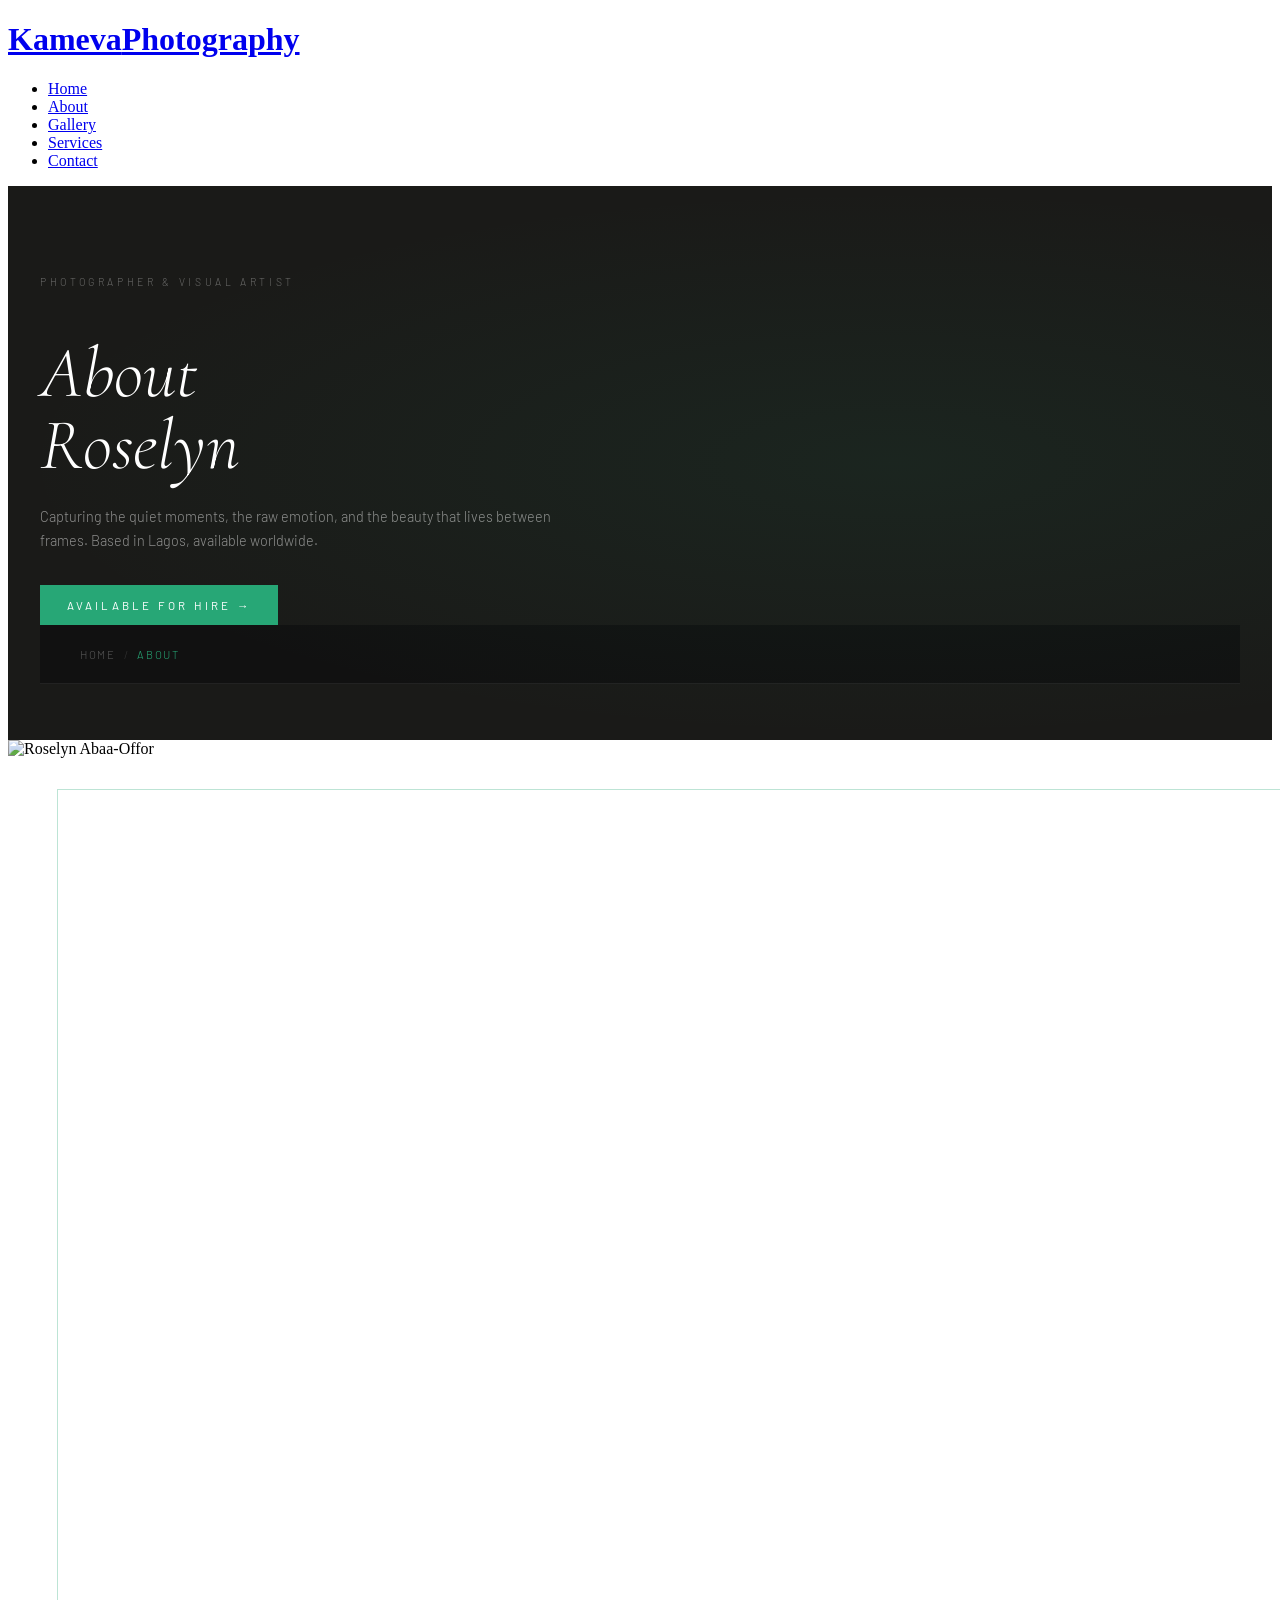
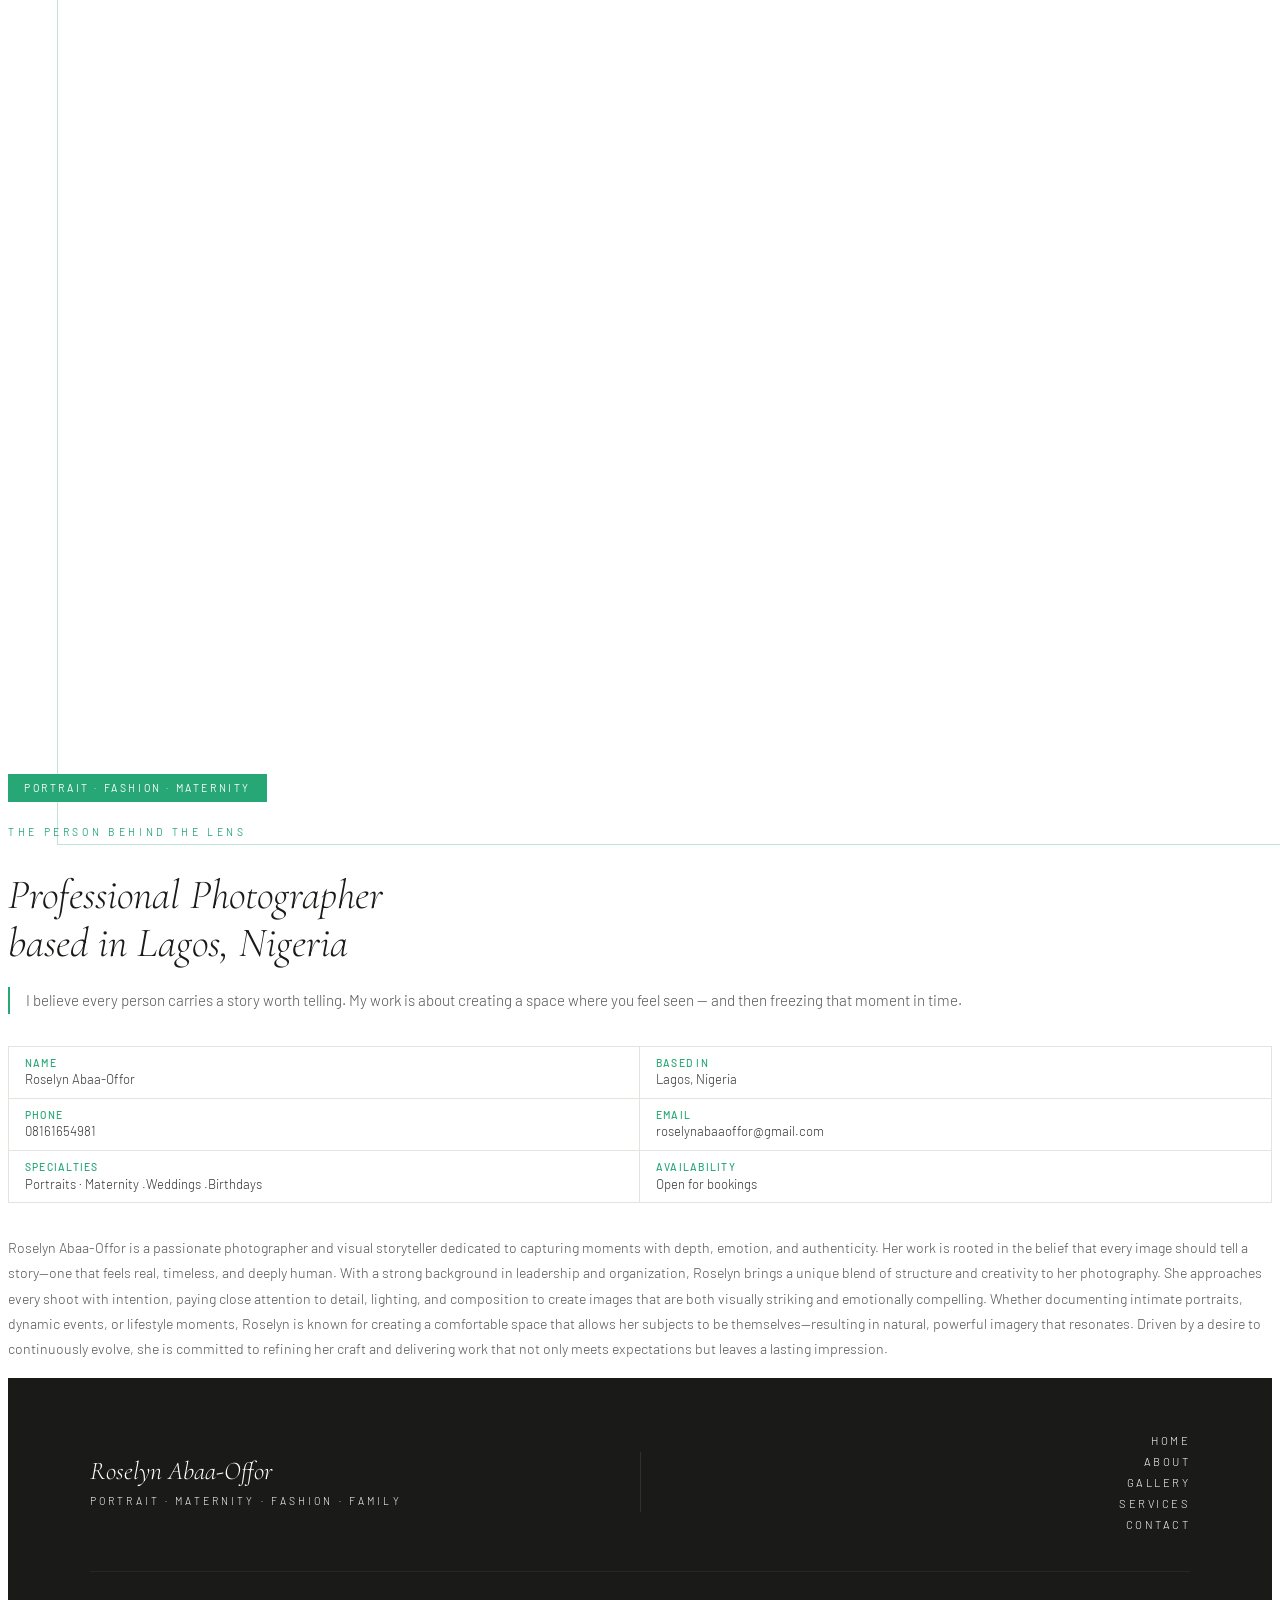
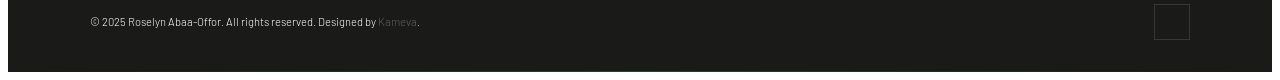
==== about.html @ f5581e30 "Add files via upload" ====
<!DOCTYPE html>
<html lang="en">

<head>
  <meta charset="utf-8">
  <meta content="width=device-width, initial-scale=1.0" name="viewport">
  <title>Kameva - Photography</title>
  <meta name="description" content="">
  <meta name="keywords" content="">

  <!-- Favicons -->
  <link href="assets/img/favicon.png" rel="icon">
  <link href="assets/img/apple-touch-icon.png" rel="apple-touch-icon">

  <!-- Fonts -->
  <link href="https://fonts.googleapis.com" rel="preconnect">
  <link href="https://fonts.gstatic.com" rel="preconnect" crossorigin>
  <link href="https://fonts.googleapis.com/css2?family=Roboto:ital,wght@0,100;0,300;0,400;0,500;0,700;0,900;1,100;1,300;1,400;1,500;1,700;1,900&family=Inter:wght@100;200;300;400;500;600;700;800;900&family=Cardo:ital,wght@0,400;0,700;1,400;1,700&display=swap" rel="stylesheet">

  <!-- Vendor CSS Files -->
  <link href="assets/vendor/bootstrap/css/bootstrap.min.css" rel="stylesheet">
  <link href="assets/vendor/bootstrap-icons/bootstrap-icons.css" rel="stylesheet">
  <link href="assets/vendor/aos/aos.css" rel="stylesheet">
  <link href="assets/vendor/glightbox/css/glightbox.min.css" rel="stylesheet">
  <link href="assets/vendor/swiper/swiper-bundle.min.css" rel="stylesheet">

  <!-- Main CSS File -->
  <link href="assets/css/main.css" rel="stylesheet">

  <!-- =======================================================
  * Template Name: PhotoFolio
  * Template URL: https://bootstrapmade.com/photofolio-bootstrap-photography-website-template/
  * Updated: Aug 07 2024 with Bootstrap v5.3.3
  * Author: BootstrapMade.com
  * License: https://bootstrapmade.com/license/
  ======================================================== -->
</head>
<body class="about-page">
<header id="header" class="header d-flex align-items-center sticky-top">
    <div class="container-fluid position-relative d-flex align-items-center justify-content-between">

      <a href="index.html" class="logo d-flex align-items-center me-auto me-xl-0">
        <!-- Uncomment the line below if you also wish to use an image logo -->
        <!-- <img src="assets/img/logo.png" alt=""> -->
        <i class="bi bi-camera"></i>
        <h1 class="sitename">Kameva<span class="name">Photography</span></h1>
      </a>

      <nav id="navmenu" class="navmenu">
        <ul>
          <li><a href="index.html" >Home<br></a></li>
          <li><a href="about.html" class="active">About</a></li>
            <li><a href="gallery.html">Gallery</a></li>

          <li><a href="services.html">Services</a></li>
          <li><a href="contact.html">Contact</a></li>
        </ul>
        <i class="mobile-nav-toggle d-xl-none bi bi-list"></i>
      </nav>



    </div>
  </header>
<style>
  @import url('https://fonts.googleapis.com/css2?family=Cormorant+Garamond:ital,wght@0,300;1,300&family=Barlow:wght@200;300;400;500&display=swap');

  :root {
    --accent: #27a776;
    --accent-dim: rgba(39, 167, 118, 0.12);
    --accent-border: rgba(39, 167, 118, 0.3);
  }

  /* ── Page Banner ── */
  .page-title {
    background: #1a1a18;
    padding: 5rem 2rem 3.5rem;
    position: relative;
    overflow: hidden;
  }
  .page-title::before {
    content: '';
    position: absolute;
    inset: 0;
    background: radial-gradient(ellipse at 70% 50%, rgba(39,167,118,0.08) 0%, transparent 70%);
  }
  .page-title .heading .container { position: relative; z-index: 1; }
  .page-title .eyebrow {
    font-size: 0.65rem;
    letter-spacing: 0.35em;
    text-transform: uppercase;
    color: rgba(255,255,255,0.35);
    margin-bottom: 1rem;
    font-weight: 300;
    font-family: 'Barlow', sans-serif;
  }
  .page-title h1 {
    font-family: 'Cormorant Garamond', serif;
    font-style: italic;
    font-weight: 300;
    font-size: clamp(2.8rem, 6vw, 4.5rem);
    color: #fff;
    line-height: 1;
    margin-bottom: 1.5rem;
  }
  .page-title .tagline {
    font-family: 'Barlow', sans-serif;
    font-size: 0.9rem;
    font-weight: 300;
    color: rgba(255,255,255,0.5);
    line-height: 1.7;
    max-width: 520px;
    margin-bottom: 2rem;
  }
  .cta-btn {
    display: inline-flex;
    align-items: center;
    gap: 0.6rem;
    text-decoration: none;
    font-family: 'Barlow', sans-serif;
    font-size: 0.72rem;
    letter-spacing: 0.28em;
    text-transform: uppercase;
    font-weight: 400;
    color: #fff;
    border: 1px solid var(--accent);
    background: var(--accent);
    padding: 0.75rem 1.6rem;
    transition: all 0.3s ease;
  }
  .cta-btn:hover { background: transparent; color: var(--accent); }

  /* ── Breadcrumbs ── */
  .breadcrumbs {
    background: #111;
    padding: 0.7rem 0;
    border-bottom: 1px solid #222;
  }
  .breadcrumbs ol {
    display: flex;
    gap: 0.5rem;
    align-items: center;
    list-style: none;
    font-size: 0.7rem;
    letter-spacing: 0.15em;
    text-transform: uppercase;
    font-family: 'Barlow', sans-serif;
    font-weight: 300;
  }
  .breadcrumbs a { color: rgba(255,255,255,0.3); text-decoration: none; transition: color 0.2s; }
  .breadcrumbs a:hover { color: var(--accent); }
  .breadcrumbs li::after { content: '/'; margin-left: 0.5rem; color: rgba(255,255,255,0.15); }
  .breadcrumbs li:last-child::after { display: none; }
  .breadcrumbs .current { color: var(--accent); }

  /* ── About Section ── */
  .about .row { align-items: start; }

  .photo-frame {
    position: relative;
    display: inline-block;
    width: 100%;
  }
  .photo-frame img {
    width: 100%;
    aspect-ratio: 3/4;
    object-fit: cover;
    display: block;
    filter: grayscale(15%);
  }
  .photo-accent {
    position: absolute;
    bottom: -1.2rem;
    right: -1.2rem;
    width: calc(100% - 2rem);
    height: calc(100% - 2rem);
    border: 1px solid var(--accent-border);
    z-index: -1;
  }
  .photo-label {
    position: absolute;
    bottom: 1.5rem;
    left: 0;
    background: var(--accent);
    padding: 0.5rem 1rem;
    font-size: 0.65rem;
    letter-spacing: 0.25em;
    text-transform: uppercase;
    color: #fff;
    font-family: 'Barlow', sans-serif;
    font-weight: 400;
  }

  .content .section-label {
    font-family: 'Barlow', sans-serif;
    font-size: 0.65rem;
    letter-spacing: 0.35em;
    text-transform: uppercase;
    color: var(--accent);
    font-weight: 400;
    margin-bottom: 1rem;
    display: block;
  }
  .content h2 {
    font-family: 'Cormorant Garamond', serif;
    font-style: italic;
    font-weight: 300;
    font-size: clamp(1.8rem, 3.5vw, 2.6rem);
    color: #1a1a18;
    line-height: 1.15;
    margin-bottom: 1.2rem;
  }
  .content .intro {
    font-size: 0.95rem;
    color: #555;
    line-height: 1.75;
    margin-bottom: 2rem;
    border-left: 2px solid var(--accent);
    padding-left: 1rem;
    font-family: 'Barlow', sans-serif;
    font-weight: 300;
  }

  .info-grid {
    display: grid;
    grid-template-columns: 1fr 1fr;
    border: 1px solid #e5e3de;
    margin-bottom: 2rem;
  }
  .info-item {
    padding: 0.65rem 1rem;
    border-bottom: 1px solid #e5e3de;
    font-family: 'Barlow', sans-serif;
    font-size: 0.82rem;
  }
  .info-item:nth-child(odd) { border-right: 1px solid #e5e3de; }
  .info-item:last-child,
  .info-item:nth-last-child(2):nth-child(odd) { border-bottom: none; }
  .info-item strong {
    color: var(--accent);
    font-weight: 500;
    display: block;
    font-size: 0.65rem;
    letter-spacing: 0.12em;
    text-transform: uppercase;
    margin-bottom: 0.15rem;
  }
  .info-item span { color: #333; font-weight: 300; }

  .bio-text {
    font-family: 'Barlow', sans-serif;
    font-size: 0.88rem;
    color: #555;
    line-height: 1.8;
    margin-bottom: 1rem;
    font-weight: 300;
  }
  .divider-line {
    width: 40px;
    height: 1px;
    background: var(--accent);
    margin: 1.5rem 0;
  }
</style>

<main class="main">

  <!-- Page Title -->
  <div class="page-title" data-aos="fade">
    <div class="heading">
      <div class="container">
        <div class="row d-flex justify-content-center text-center">
          <div class="col-lg-8">
            <p class="eyebrow">Photographer &amp; Visual Artist</p>
            <h1>About<br>Roselyn</h1>
            <p class="tagline">Capturing the quiet moments, the raw emotion, and the beauty that lives between frames. Based in Lagos, available worldwide.</p>
            <a href="contact.html" class="cta-btn">Available for Hire →</a>
          </div>
        </div>
      </div>
    </div>
    <nav class="breadcrumbs">
      <div class="container">
        <ol>
          <li><a href="index.html">Home</a></li>
          <li class="current">About</li>
        </ol>
      </div>
    </nav>
  </div>

  <!-- About Section -->
  <section id="about" class="about section py-5">
    <div class="container" data-aos="fade-up" data-aos-delay="100">
      <div class="row gy-4 justify-content-center">

        <div class="col-lg-4">
          <div class="photo-frame">
            <img src="assets/img/kama/k-14.PNG" alt="Roselyn Abaa-Offor">
            <div class="photo-accent"></div>
            <div class="photo-label">Portrait · Fashion · Maternity</div>
          </div>
        </div>

        <div class="col-lg-5 content">
          <span class="section-label">The Person Behind the Lens</span>
          <h2>Professional Photographer<br>based in Lagos, Nigeria</h2>
          <p class="intro">
            I believe every person carries a story worth telling. My work is about creating a space where you feel seen — and then freezing that moment in time.
          </p>

          <div class="info-grid">
            <div class="info-item"><strong>Name</strong><span>Roselyn Abaa-Offor</span></div>
            <div class="info-item"><strong>Based in</strong><span>Lagos, Nigeria</span></div>
            <div class="info-item"><strong>Phone</strong><span>08161654981</span></div>
            <div class="info-item"><strong>Email</strong><span>roselynabaaoffor@gmail.com</span></div>
            <div class="info-item"><strong>Specialties</strong><span>Portraits · Maternity .Weddings .Birthdays </span></div>
            <div class="info-item"><strong>Availability</strong><span>Open for bookings</span></div>
          </div>

          <p class="bio-text">
Roselyn Abaa-Offor is a passionate photographer and visual storyteller dedicated to capturing moments with depth, emotion, and authenticity. Her work is rooted in the belief that every image should tell a story—one that feels real, timeless, and deeply human.

With a strong background in leadership and organization, Roselyn brings a unique blend of structure and creativity to her photography. She approaches every shoot with intention, paying close attention to detail, lighting, and composition to create images that are both visually striking and emotionally compelling.

Whether documenting intimate portraits, dynamic events, or lifestyle moments, Roselyn is known for creating a comfortable space that allows her subjects to be themselves—resulting in natural, powerful imagery that resonates.

Driven by a desire to continuously evolve, she is committed to refining her craft and delivering work that not only meets expectations but leaves a lasting impression.
        </div>

      </div>
    </div>
  </section>

</main>

<style>
  :root {
    --accent: #27a776;
    --accent-border: rgba(39, 167, 118, 0.3);
  }

  .footer {
    background: #1a1a18;
    padding: 3.5rem 2rem 2rem;
    position: relative;
    overflow: hidden;
  }
  .footer::before {
    content: '';
    position: absolute;
    bottom: 0; left: 0; right: 0;
    height: 1px;
    background: linear-gradient(90deg, transparent, rgba(39,167,118,0.3), transparent);
  }

  .footer-inner {
    max-width: 1100px;
    margin: 0 auto;
    display: grid;
    grid-template-columns: 1fr auto 1fr;
    align-items: center;
    gap: 2rem;
    margin-bottom: 2.5rem;
  }

  .footer-brand .name {
    font-family: 'Cormorant Garamond', serif;
    font-style: italic;
    font-weight: 300;
    font-size: 1.6rem;
    color: #fff;
    display: block;
    margin-bottom: 0.3rem;
  }
  .footer-brand .tagline {
    font-size: 0.65rem;
    letter-spacing: 0.3em;
    text-transform: uppercase;
   color: #fff;    font-weight: 300;
    font-family: 'Barlow', sans-serif;
  }

  .footer-divider {
    width: 1px;
    height: 60px;
    background: rgba(255,255,255,0.1);
  }

  .footer-links {
    display: flex;
    flex-direction: column;
    align-items: flex-end;
    gap: 0.5rem;
  }
  .footer-links a {
    font-family: 'Barlow', sans-serif;
    font-size: 0.7rem;
    letter-spacing: 0.22em;
    text-transform: uppercase;
   color: #fff;    text-decoration: none;
    font-weight: 300;
    transition: color 0.25s;
  }
  .footer-links a:hover { color: var(--accent); }

  .footer-bottom {
    max-width: 1100px;
    margin: 0 auto;
    display: flex;
    align-items: center;
    justify-content: space-between;
    padding-top: 2rem;
    border-top: 1px solid rgba(255,255,255,0.06);
  }

  .footer-copy {
    font-size: 0.7rem;
   color: #fff;
       font-weight: 300;
    font-family: 'Barlow', sans-serif;
  }
  .footer-copy a { color: rgba(255,255,255,0.3); text-decoration: none; transition: color 0.2s; }
  .footer-copy a:hover { color: var(--accent); }

  .footer .social-links { display: flex; gap: 0.6rem; }
  .footer .social-links a {
    width: 34px; height: 34px;
    border: 1px solid rgba(255,255,255,0.12);
    display: flex; align-items: center; justify-content: center;
    color: #fff;
    text-decoration: none;
    transition: all 0.25s;
    font-size: 0.9rem;
  }
  .footer .social-links a:hover {
    border-color: var(--accent);
    color: var(--accent);
  }

  @media (max-width: 600px) {
    .footer-inner { grid-template-columns: 1fr; text-align: center; }
    .footer-divider { display: none; }
    .footer-links { align-items: center; flex-direction: row; flex-wrap: wrap; justify-content: center; }
    .footer-bottom { flex-direction: column; gap: 1rem; text-align: center; }
  }
</style>

<footer id="footer" class="footer">
  <div class="footer-inner">
    <div class="footer-brand">
      <span class="name">Roselyn Abaa-Offor</span>
      <span class="tagline">Portrait · Maternity · Fashion · Family</span>
    </div>
    <div class="footer-divider"></div>
    <nav class="footer-links">
      <a href="index.html">Home</a>
      <a href="about.html">About</a>
      <a href="gallery.html">Gallery</a>
      <a href="services.html">Services</a>
      <a href="contact.html">Contact</a>
    </nav>
  </div>

  <div class="footer-bottom">
    <p class="footer-copy">
      © 2025 Roselyn Abaa-Offor. All rights reserved.
      Designed by <a href="#">Kameva</a>.
    </p>
    <div class="social-links">
      <a href="" title="WhatsApp"><i class="bi bi-whatsapp"></i></a>
    </div>
  </div>
</footer>
  <!-- Scroll Top -->
  <a href="#" id="scroll-top" class="scroll-top d-flex align-items-center justify-content-center"><i class="bi bi-arrow-up-short"></i></a>

  <!-- Preloader -->
  <div id="preloader">
    <div class="line"></div>
  </div>

  <!-- Vendor JS Files -->
  <script src="assets/vendor/bootstrap/js/bootstrap.bundle.min.js"></script>
  <script src="assets/vendor/php-email-form/validate.js"></script>
  <script src="assets/vendor/aos/aos.js"></script>
  <script src="assets/vendor/glightbox/js/glightbox.min.js"></script>
  <script src="assets/vendor/swiper/swiper-bundle.min.js"></script>

  <!-- Main JS File -->
  <script src="assets/js/main.js"></script>

</body>

</html>
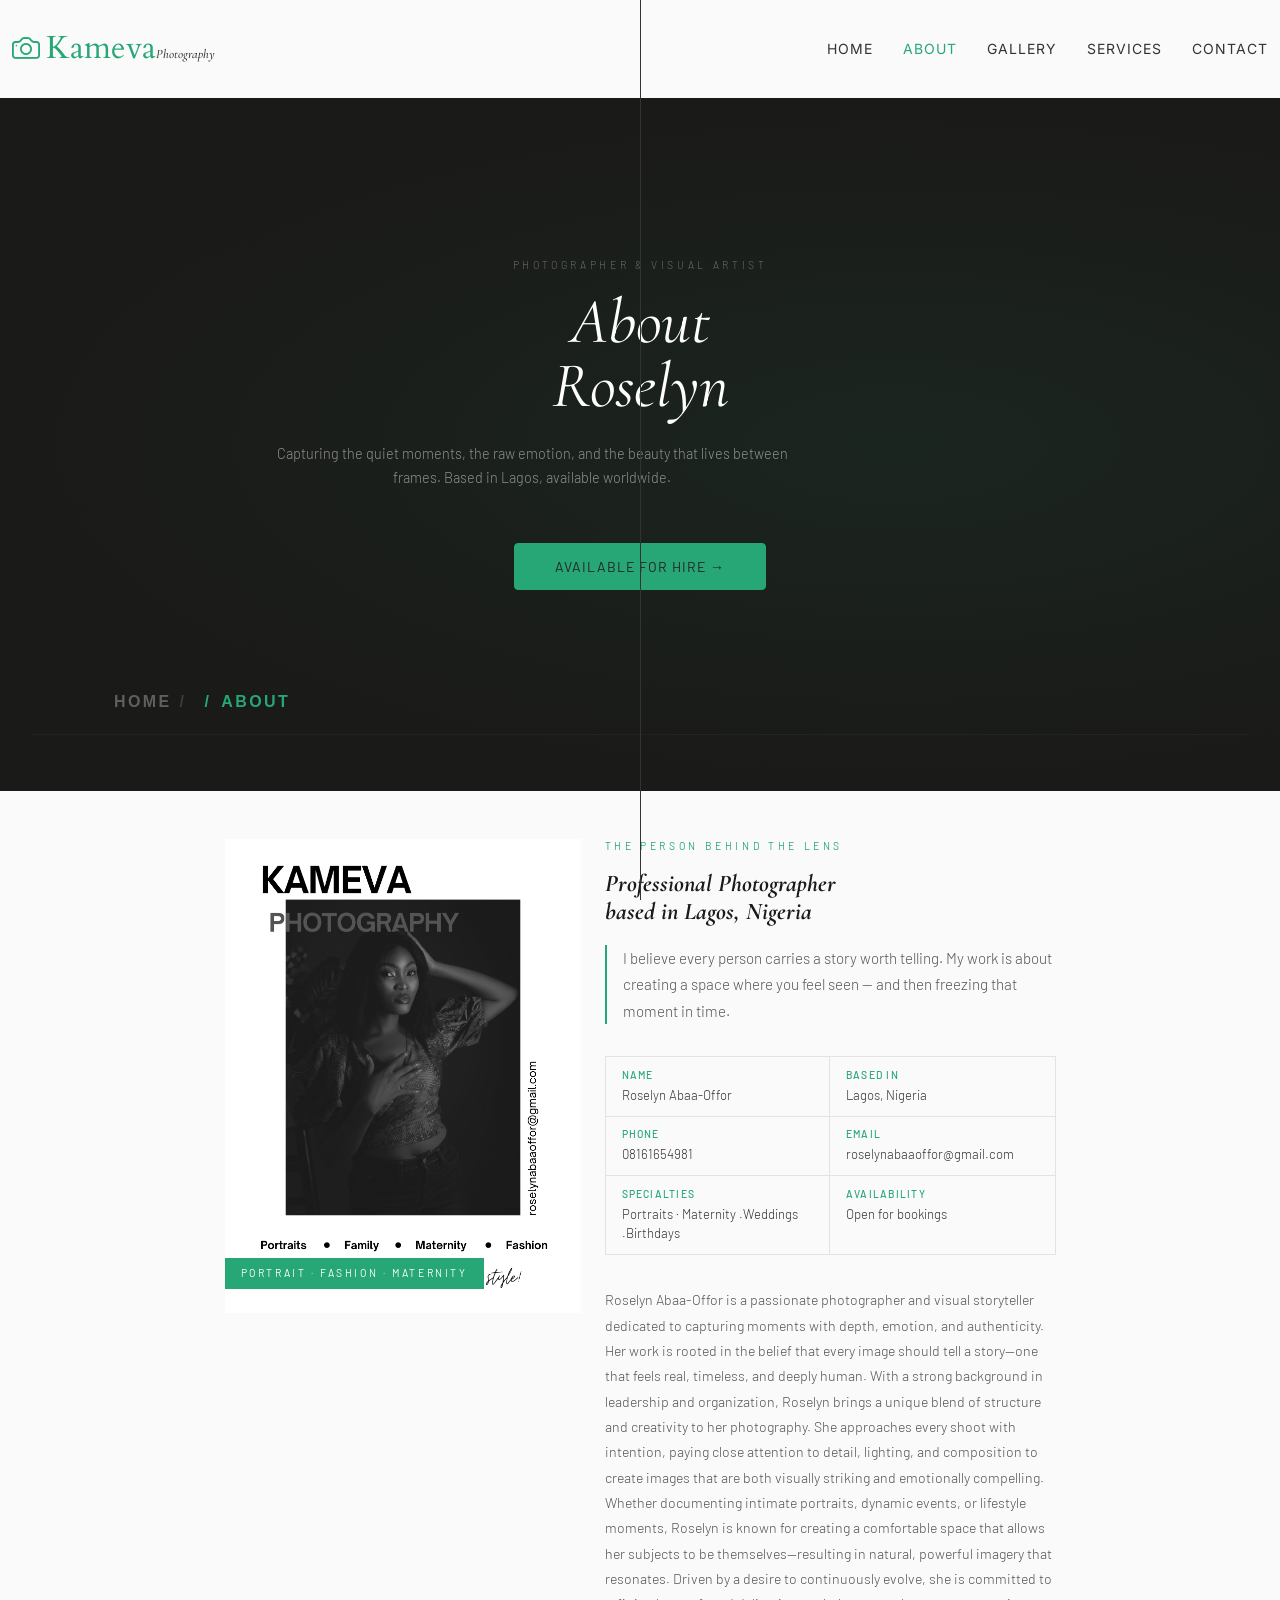
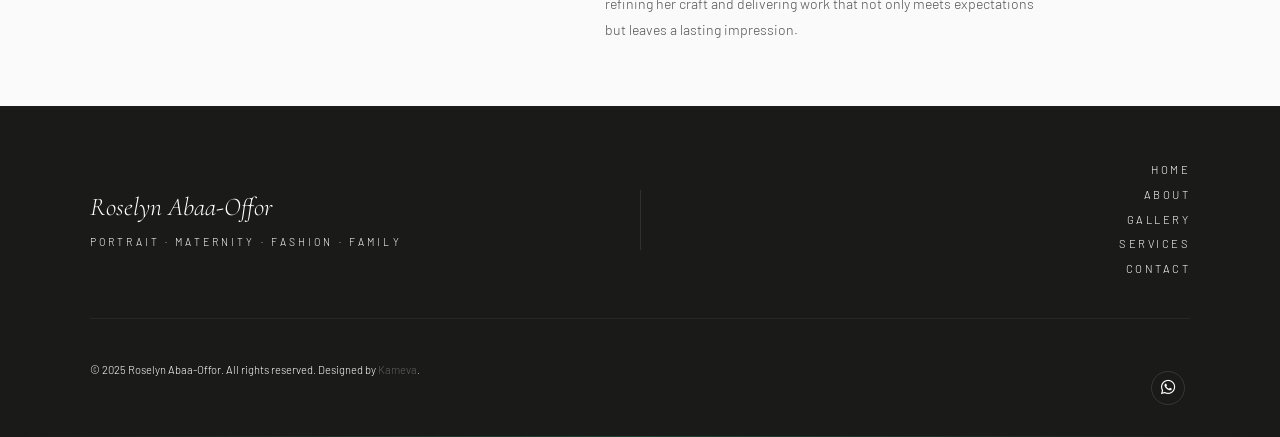
==== commit f059801d: "Update about.html" ====
--- a/about.html
+++ b/about.html
@@ -64,6 +64,9 @@
   </header>
 <style>
   @import url('https://fonts.googleapis.com/css2?family=Cormorant+Garamond:ital,wght@0,300;1,300&family=Barlow:wght@200;300;400;500&display=swap');
+  ul{
+      list-style: none;
+  }
 
   :root {
     --accent: #27a776;
@@ -492,4 +495,4 @@
 
 </body>
 
-</html>+</html>
--- a/assets/css/main.css
+++ b/assets/css/main.css
@@ -0,0 +1,1400 @@
+/**
+* Template Name: PhotoFolio
+* Template URL: https://bootstrapmade.com/photofolio-bootstrap-photography-website-template/
+* Updated: Aug 07 2024 with Bootstrap v5.3.3
+* Author: BootstrapMade.com
+* License: https://bootstrapmade.com/license/
+*/
+
+/*--------------------------------------------------------------
+# Font & Color Variables
+# Help: https://bootstrapmade.com/color-system/
+--------------------------------------------------------------*/
+  /* ── Project token map (from your CSS variables) ── */
+    :root {
+      --default-font: "Roboto", system-ui, -apple-system, "Segoe UI", Roboto, "Helvetica Neue", Arial, sans-serif;
+      --heading-font: "Cardo", sans-serif;
+      --nav-font: "Inter", sans-serif;
+ 
+      --background-color: #fafafa;
+      --default-color: #333
+      --heading-color: #333;
+      --accent-color: #27a776;
+      --surface-color: rgba(250, 250, 250, 0.5);
+      --contrast-color: #333;
+ 
+      --nav-color: #333;
+      --nav-hover-color: #27a776;
+      --nav-mobile-background-color: #fafafa;
+      --nav-dropdown-background-color: #fafafa;
+      --nav-dropdown-color: rgba(0, 0, 0, 0.5);
+      --nav-dropdown-hover-color: rgba(255, 255, 255, 0.5);
+ 
+      /* ── Nav-component internals (derived from above) ── */
+      --nav-bg: rgba(250, 250, 250, 0.97);
+      --nav-border: rgba(0, 0, 0, 0.08);
+      --accent: var(--accent-color);
+      --accent-soft: rgba(39, 167, 118, 0.10);
+      --text-main: var(--nav-color);
+      --text-muted: rgba(51, 51, 51, 0.5);
+      --dropdown-bg: #fafafa;
+      --dropdown-border:#fafafa;
+    }
+
+    .light-background {
+  --background-color: #fafafa;
+  --surface-color: #343434;
+}
+
+.dark-background {
+  --background-color: #fafafa;
+  --default-color: #333;
+  --heading-color: #333;
+  --surface-color: #252525;
+  --contrast-color: #333;
+}
+
+/* Smooth scroll */
+:root {
+  scroll-behavior: smooth;
+}
+.sitename{
+  font-weight: 800;
+}
+  .name{
+      font-family: 'Cormorant Garamond', serif;
+    font-style: italic;
+    font-weight: 500;
+    font-size: 0.8rem;
+    color: #333;
+  }
+
+/*--------------------------------------------------------------
+# General Styling & Shared Classes
+--------------------------------------------------------------*/
+ 
+a {
+  color: var(--accent-color);
+  text-decoration: none;
+  transition: 0.3s;
+}
+
+a:hover {
+  color: color-mix(in srgb, var(--accent-color), transparent 25%);
+  text-decoration: none;
+}
+
+h1,
+h2,
+h3,
+h4,
+h5,
+h6 {
+  color: var(--heading-color);
+  font-family: var(--heading-font);
+}
+
+/* PHP Email Form Messages
+------------------------------*/
+.php-email-form .error-message {
+  display: none;
+  background: #df1529;
+  color: #333;
+  text-align: left;
+  padding: 15px;
+  margin-bottom: 24px;
+  font-weight: 600;
+}
+
+.php-email-form .sent-message {
+  display: none;
+  color: #333;
+  background: #059652;
+  text-align: center;
+  padding: 15px;
+  margin-bottom: 24px;
+  font-weight: 600;
+}
+
+.php-email-form .loading {
+  display: none;
+  background: var(--surface-color);
+  text-align: center;
+  padding: 15px;
+  margin-bottom: 24px;
+}
+
+.php-email-form .loading:before {
+  content: "";
+  display: inline-block;
+  border-radius: 50%;
+  width: 24px;
+  height: 24px;
+  margin: 0 10px -6px 0;
+  border: 3px solid var(--accent-color);
+  border-top-color: var(--surface-color);
+  animation: php-email-form-loading 1s linear infinite;
+}
+
+@keyframes php-email-form-loading {
+  0% {
+    transform: rotate(0deg);
+  }
+
+  100% {
+    transform: rotate(360deg);
+  }
+}
+
+/*--------------------------------------------------------------
+# Global Header
+--------------------------------------------------------------*/
+.header {
+  color: var(--default-color);
+  background-color: var(--background-color);
+  padding: 20px 0;
+  transition: all 0.5s;
+  z-index: 997;
+  border-bottom: 1px solid var(--background-color);
+}
+
+.header .logo {
+  line-height: 1;
+}
+
+.header .logo img {
+  max-height: 36px;
+  margin-right: 8px;
+}
+
+.header .logo h1 {
+  font-size: 32px;
+  margin: 0;
+  font-weight: 400;
+  color: var(--heading-color);
+}
+
+.header .logo i {
+  font-size: 28px;
+  margin-right: 6px;
+}
+
+.header .header-social-links {
+  padding-right: 15px;
+}
+
+.header .header-social-links a {
+  color: color-mix(in srgb, var(--default-color), transparent 40%);
+  padding-left: 6px;
+  display: inline-block;
+  transition: 0.3s;
+  font-size: 16px;
+}
+
+.header .header-social-links a:hover {
+  color: var(--accent-color);
+}
+
+.header .header-social-links a i {
+  line-height: 0px;
+}
+
+@media (max-width: 1200px) {
+  .header .logo {
+    order: 1;
+  }
+
+  .header .logo h1 {
+    font-size: 26px;
+  }
+
+  .header .logo i {
+    font-size: 20px;
+  }
+
+  .header .header-social-links {
+    order: 2;
+  }
+
+  .header .header-social-links a {
+    font-size: 16px;
+  }
+
+  .header .navmenu {
+    order: 3;
+  }
+}
+
+.scrolled .header {
+  border-color: color-mix(in srgb, var(--background-color) 90%, white 20%);
+}
+
+/*--------------------------------------------------------------
+# Navigation Menu
+--------------------------------------------------------------*/
+/* Navmenu - Desktop */
+@media (min-width: 1200px) {
+  .navmenu {
+    padding: 0;
+  
+  }
+
+  .navmenu ul {
+    margin: 0;
+    padding: 0;
+    display: flex;
+    list-style: none;
+    align-items: center;
+  }
+
+  .navmenu li {
+    position: relative;
+  }
+
+  .navmenu a,
+  .navmenu a:focus {
+    color: var(--nav-color);
+    padding: 18px 15px;
+    font-size: 14px;
+    font-family: var(--nav-font);
+    font-weight: 400;
+    display: flex;
+    align-items: center;
+    justify-content: space-between;
+    white-space: nowrap;
+    transition: 0.3s;
+    text-transform: uppercase;
+    letter-spacing: 1px;
+  }
+
+  .navmenu a i,
+  .navmenu a:focus i {
+    font-size: 12px;
+    line-height: 0;
+    margin-left: 5px;
+    transition: 0.3s;
+  }
+
+  .navmenu li:last-child a {
+    padding-right: 0;
+  }
+
+  .navmenu li:hover>a,
+  .navmenu .active,
+  .navmenu .active:focus {
+    color: var(--nav-hover-color);
+  }
+
+  .navmenu .dropdown ul {
+    margin: 0;
+    padding: 10px 0;
+    background: var(--nav-dropdown-background-color);
+    display: block;
+    position: absolute;
+    visibility: hidden;
+    left: 14px;
+    top: 130%;
+    opacity: 0;
+    transition: 0.3s;
+    border-radius: 4px;
+    z-index: 99;
+  }
+
+  .navmenu .dropdown ul li {
+    min-width: 200px;
+  }
+
+  .navmenu .dropdown ul a {
+    padding: 10px 20px;
+    font-size: 15px;
+    text-transform: none;
+    color: var(--nav-dropdown-color);
+  }
+
+  .navmenu .dropdown ul a i {
+    font-size: 12px;
+  }
+
+  .navmenu .dropdown ul a:hover,
+  .navmenu .dropdown ul .active:hover,
+  .navmenu .dropdown ul li:hover>a {
+    color: var(--nav-dropdown-hover-color);
+  }
+
+  .navmenu .dropdown:hover>ul {
+    opacity: 1;
+    top: 100%;
+    visibility: visible;
+  }
+
+  .navmenu .dropdown .dropdown ul {
+    top: 0;
+    left: -90%;
+    visibility: hidden;
+  }
+
+  .navmenu .dropdown .dropdown:hover>ul {
+    opacity: 1;
+    top: 0;
+    left: -100%;
+    visibility: visible;
+  }
+}
+
+/* Navmenu - Mobile */
+@media (max-width: 1199px) {
+  .mobile-nav-toggle {
+    color: #333;
+    font-size: 28px;
+    line-height: 0;
+    margin-right: 10px;
+    cursor: pointer;
+    transition: color 0.3s;
+  }
+
+  .navmenu {
+    padding: 0;
+    z-index: 9997;
+  }
+
+  .navmenu ul {
+    display: none;
+    position: absolute;
+    inset: 60px 20px 20px 20px;
+    padding: 10px 0;
+    margin: 0;
+    border-radius: 6px;
+    background-color: var(--nav-mobile-background-color);
+    overflow-y: auto;
+    transition: 0.3s;
+    z-index: 9998;
+    box-shadow: 0px 0px 30px rgba(0, 0, 0, 0.1);
+  }
+
+  .navmenu a,
+  .navmenu a:focus {
+    color: #333;
+    padding: 10px 20px;
+    font-family: var(--nav-font);
+    font-size: 17px;
+    font-weight: 500;
+    display: flex;
+    align-items: center;
+    justify-content: space-between;
+    white-space: nowrap;
+    transition: 0.3s;
+  }
+
+  .navmenu a i,
+  .navmenu a:focus i {
+    font-size: 12px;
+    line-height: 0;
+    margin-left: 5px;
+    width: 30px;
+    height: 30px;
+    display: flex;
+    align-items: center;
+    justify-content: center;
+    border-radius: 50%;
+    transition: 0.3s;
+    background-color: color-mix(in srgb, var(--accent-color), transparent 90%);
+  }
+
+  .navmenu a i:hover,
+  .navmenu a:focus i:hover {
+    background-color: var(--accent-color);
+    color: var(--contrast-color);
+  }
+
+  .navmenu a:hover,
+  .navmenu .active,
+  .navmenu .active:focus {
+    color: #27a776;
+  }
+
+  .navmenu .active i,
+  .navmenu .active:focus i {
+    background-color: var(--accent-color);
+    color: var(--contrast-color);
+    transform: rotate(180deg);
+  }
+
+  .navmenu .dropdown ul {
+    position: static;
+    display: none;
+    z-index: 99;
+    padding: 10px 0;
+    margin: 10px 20px;
+    background-color: var(--nav-dropdown-background-color);
+    border: 1px solid color-mix(in srgb, var(--default-color), transparent 90%);
+    box-shadow: none;
+    transition: all 0.5s ease-in-out;
+  }
+
+  .navmenu .dropdown ul ul {
+    background-color: rgba(33, 37, 41, 0.1);
+  }
+
+  .navmenu .dropdown>.dropdown-active {
+    display: block;
+    background-color: rgba(33, 37, 41, 0.03);
+  }
+
+  .mobile-nav-active {
+    overflow: hidden;
+  }
+
+  .mobile-nav-active .mobile-nav-toggle {
+    color: #fff;
+    position: absolute;
+    font-size: 32px;
+    top: 15px;
+    right: 15px;
+    margin-right: 0;
+    z-index: 9999;
+  }
+
+  .mobile-nav-active .navmenu {
+    position: fixed;
+    overflow: hidden;
+    inset: 0;
+    background: rgba(33, 37, 41, 0.8);
+    transition: 0.3s;
+  }
+
+  .mobile-nav-active .navmenu>ul {
+    display: block;
+  }
+}
+
+/*--------------------------------------------------------------
+# Global Footer
+--------------------------------------------------------------*/
+.footer {
+  --background-color: color-mix(in srgb, var(--default-color), transparent 95%);
+  border-top: 1px solid color-mix(in srgb, var(--default-color), transparent 90%);
+  color: var(--default-color);
+  background-color: var(--background-color);
+  font-size: 14px;
+  padding: 40px 0;
+  position: relative;
+}
+
+.footer .copyright p {
+  margin-bottom: 0;
+}
+
+.footer .social-links {
+  margin-top: 20px;
+}
+
+.footer .social-links a {
+  display: flex;
+  align-items: center;
+  justify-content: center;
+  width: 40px;
+  height: 40px;
+  border-radius: 50%;
+  border: 1px solid color-mix(in srgb, var(--default-color), transparent 50%);
+  font-size: 16px;
+  color: color-mix(in srgb, var(--default-color), transparent 50%);
+  margin: 0 5px;
+  transition: 0.3s;
+}
+
+.footer .social-links a:hover {
+  color: var(--accent-color);
+  border-color: var(--accent-color);
+}
+
+.footer .credits {
+  margin-top: 10px;
+  font-size: 13px;
+  text-align: center;
+}
+
+/*--------------------------------------------------------------
+# Preloader
+--------------------------------------------------------------*/
+#preloader {
+  display: flex;
+  position: fixed;
+  inset: 0;
+  width: 100%;
+  height: 100vh;
+  z-index: 99999;
+}
+
+#preloader:before,
+#preloader:after {
+  content: "";
+  background-color: #000000;
+  position: absolute;
+  inset: 0;
+  width: 50%;
+  height: 100%;
+  transition: all 0.3s ease 0s;
+  z-index: -1;
+}
+
+#preloader:after {
+  left: auto;
+  right: 0;
+}
+
+#preloader .line {
+  position: relative;
+  overflow: hidden;
+  margin: auto;
+  width: 1px;
+  height: 280px;
+  transition: all 0.8s ease 0s;
+}
+
+#preloader .line:before {
+  content: "";
+  position: absolute;
+  background-color: #333;
+  left: 0;
+  top: 50%;
+  width: 1px;
+  height: 0%;
+  transform: translateY(-50%);
+  animation: lineincrease 1000ms ease-in-out 0s forwards;
+}
+
+#preloader .line:after {
+  content: "";
+  position: absolute;
+  background-color: color-mix(in srgb, var(--default-color), transparent 95%);
+  left: 0;
+  top: 0;
+  width: 1px;
+  height: 100%;
+  transform: translateY(-100%);
+  animation: linemove 1200ms linear 0s infinite;
+  animation-delay: 2000ms;
+}
+
+#preloader.loaded .line {
+  opacity: 0;
+  height: 100% !important;
+}
+
+#preloader.loaded .line:after {
+  opacity: 0;
+}
+
+#preloader.loaded:before,
+#preloader.loaded:after {
+  animation: preloaderfinish 300ms ease-in-out 500ms forwards;
+}
+
+@keyframes lineincrease {
+  0% {
+    height: 0%;
+  }
+
+  100% {
+    height: 100%;
+  }
+}
+
+@keyframes linemove {
+  0% {
+    transform: translateY(200%);
+  }
+
+  100% {
+    transform: translateY(-100%);
+  }
+}
+
+@keyframes preloaderfinish {
+  0% {
+    width: 5 0%;
+  }
+
+  100% {
+    width: 0%;
+  }
+}
+
+/*--------------------------------------------------------------
+# Scroll Top Button
+--------------------------------------------------------------*/
+.scroll-top {
+  position: fixed;
+  visibility: hidden;
+  opacity: 0;
+  right: 15px;
+  bottom: -15px;
+  z-index: 99999;
+  background-color: var(--accent-color);
+  width: 44px;
+  height: 44px;
+  border-radius: 50px;
+  transition: all 0.4s;
+}
+
+.scroll-top i {
+  font-size: 24px;
+  color: var(--default-color);
+  line-height: 0;
+}
+
+.scroll-top:hover {
+  background-color: color-mix(in srgb, var(--accent-color), transparent 20%);
+}
+
+.scroll-top.active {
+  visibility: visible;
+  opacity: 1;
+  bottom: 15px;
+}
+
+/*--------------------------------------------------------------
+# Disable aos animation delay on mobile devices
+--------------------------------------------------------------*/
+@media screen and (max-width: 768px) {
+  [data-aos-delay] {
+    transition-delay: 0 !important;
+  }
+}
+
+/*--------------------------------------------------------------
+# Global Page Titles & Breadcrumbs
+--------------------------------------------------------------*/
+.page-title {
+  color: var(--default-color);
+  background-color: var(--background-color);
+  position: relative;
+}
+
+.page-title .heading {
+  padding: 80px 0;
+  border-top: 1px solid color-mix(in srgb, var(--default-color), transparent 90%);
+}
+
+.page-title .heading h1 {
+  font-size: 64px;
+  font-weight: 400;
+}
+
+.page-title .heading .cta-btn {
+  color: var(--default-color);
+  background: var(--accent-color);
+  font-weight: 400;
+  font-size: 14px;
+  display: inline-block;
+  margin-top: 20px;
+  padding: 12px 40px;
+  border-radius: 4px;
+  transition: 0.5s;
+  text-transform: uppercase;
+  letter-spacing: 1px;
+}
+
+.page-title .heading .cta-btn:hover {
+  background-color: color-mix(in srgb, var(--accent-color) 90%, white 10%);
+}
+
+.page-title nav {
+  background-color: color-mix(in srgb, var(--default-color), transparent 90%);
+  padding: 20px 0;
+}
+
+.page-title nav ol {
+  display: flex;
+  flex-wrap: wrap;
+  list-style: none;
+  margin: 0;
+  font-size: 16px;
+  font-weight: 600;
+}
+
+.page-title nav ol li+li {
+  padding-left: 10px;
+}
+
+.page-title nav ol li+li::before {
+  content: "/";
+  display: inline-block;
+  padding-right: 10px;
+  color: color-mix(in srgb, var(--default-color), transparent 70%);
+}
+
+/*--------------------------------------------------------------
+# Global Sections
+--------------------------------------------------------------*/
+section,
+.section {
+  color: var(--default-color);
+  background-color: var(--background-color);
+  padding: 60px 0;
+  scroll-margin-top: 100px;
+  overflow: clip;
+}
+
+@media (max-width: 1199px) {
+
+  section,
+  .section {
+    scroll-margin-top: 66px;
+  }
+}
+
+/*--------------------------------------------------------------
+# Global Section Titles
+--------------------------------------------------------------*/
+.section-title {
+  padding-bottom: 60px;
+  position: relative;
+}
+
+.section-title h2 {
+  font-size: 14px;
+  font-weight: 400;
+  padding: 0;
+  line-height: 1px;
+  margin: 0;
+  letter-spacing: 1.5px;
+  text-transform: uppercase;
+  color: color-mix(in srgb, var(--default-color), transparent 50%);
+  position: relative;
+  font-family: var(--default-font);
+}
+
+.section-title h2::after {
+  content: "";
+  width: 120px;
+  height: 1px;
+  display: inline-block;
+  background: var(--accent-color);
+  margin: 4px 10px;
+}
+
+.section-title p {
+  color: var(--heading-color);
+  margin: 0;
+  font-size: 36px;
+  font-weight: 400;
+  font-family: var(--heading-font);
+}
+
+/*--------------------------------------------------------------
+# Hero Section
+--------------------------------------------------------------*/
+.hero {
+  width: 100%;
+  min-height: 50vh;
+  position: relative;
+  padding: 120px 0 60px 0;
+  display: flex;
+  align-items: center;
+}
+
+.hero h2 {
+  margin: 0 0 10px 0;
+  font-size: 38px;
+  font-weight: 700;
+}
+
+.hero h2 .underlight {
+  position: relative;
+  z-index: 1;
+  padding: 0 5px;
+  display: inline-block;
+}
+
+.hero h2 .underlight:before {
+  content: "";
+  position: absolute;
+  height: 50%;
+  bottom: 0;
+  left: 0;
+  right: 0;
+  background: var(--accent-color);
+  z-index: -1;
+}
+
+.hero p {
+  color: color-mix(in srgb, var(--default-color), transparent 30%);
+  margin-bottom: 30px;
+  font-size: 18px;
+}
+
+@media (max-width: 768px) {
+  .hero h2 {
+    font-size: 32px;
+  }
+}
+
+.hero .btn-get-started {
+  color: var(--contrast-color);
+  background: var(--accent-color);
+  font-weight: 400;
+  font-size: 14px;
+  display: inline-block;
+  padding: 12px 40px;
+  border-radius: 4px;
+  transition: 0.5s;
+  text-transform: uppercase;
+  letter-spacing: 1px;
+}
+
+.hero .btn-get-started:hover {
+  background-color: color-mix(in srgb, var(--accent-color) 90%, white 10%);
+}
+
+/*--------------------------------------------------------------
+# Gallery Section
+--------------------------------------------------------------*/
+.gallery .gallery-item {
+  position: relative;
+  overflow: hidden;
+  border-radius: 10px;
+}
+
+.gallery .gallery-item img {
+  transition: 0.3s;
+}
+
+.gallery .gallery-links {
+  position: absolute;
+  inset: 0;
+  opacity: 0;
+  transition: all ease-in-out 0.3s;
+  background: rgba(0, 0, 0, 0.6);
+  z-index: 3;
+}
+
+.gallery .gallery-links .preview-link,
+.gallery .gallery-links .details-link {
+  font-size: 20px;
+  color: rgba(255, 255, 255, 0.5);
+  transition: 0.3s;
+  line-height: 1.2;
+  margin: 30px 8px 0 8px;
+}
+
+.gallery .gallery-links .preview-link:hover,
+.gallery .gallery-links .details-link:hover {
+  color: #333;
+}
+
+.gallery .gallery-links .details-link {
+  font-size: 30px;
+  line-height: 0;
+}
+
+.gallery .gallery-item:hover .gallery-links {
+  opacity: 1;
+}
+
+.gallery .gallery-item:hover .preview-link,
+.gallery .gallery-item:hover .details-link {
+  margin-top: 0;
+}
+
+.gallery .gallery-item:hover img {
+  transform: scale(1.1);
+}
+
+.glightbox-clean .gslide-description {
+  background: #272727;
+}
+
+.glightbox-clean .gslide-title {
+  color: rgba(255, 255, 255, 0.8);
+  margin: 0;
+}
+
+/*--------------------------------------------------------------
+# About Section
+--------------------------------------------------------------*/
+.about .content h2 {
+  font-weight: 700;
+  font-size: 24px;
+}
+
+.about .content ul {
+  list-style: none;
+  padding: 0;
+}
+
+.about .content ul li {
+  margin-bottom: 20px;
+  display: flex;
+  align-items: center;
+}
+
+.about .content ul strong {
+  margin-right: 10px;
+}
+
+.about .content ul i {
+  font-size: 16px;
+  margin-right: 5px;
+  color: var(--accent-color);
+  line-height: 0;
+}
+
+/*--------------------------------------------------------------
+# Testimonials Section
+--------------------------------------------------------------*/
+.testimonials .testimonial-item {
+  background-color: var(--surface-color);
+  box-shadow: 0px 0 20px rgba(0, 0, 0, 0.1);
+  box-sizing: content-box;
+  padding: 30px;
+  margin: 40px 30px;
+  min-height: 320px;
+  display: flex;
+  flex-direction: column;
+  text-align: center;
+  transition: 0.3s;
+}
+
+.testimonials .testimonial-item .stars {
+  margin-bottom: 15px;
+}
+
+.testimonials .testimonial-item .stars i {
+  color: #ffc107;
+  margin: 0 1px;
+}
+
+.testimonials .testimonial-item .testimonial-img {
+  width: 90px;
+  border-radius: 50%;
+  border: 4px solid var(--background-color);
+  margin: 0 auto;
+}
+
+.testimonials .testimonial-item h3 {
+  font-size: 18px;
+  font-weight: bold;
+  margin: 10px 0 5px 0;
+}
+
+.testimonials .testimonial-item h4 {
+  font-size: 14px;
+  color: color-mix(in srgb, var(--default-color), transparent 40%);
+  margin: 0;
+}
+
+.testimonials .testimonial-item p {
+  font-style: italic;
+  margin: 0 auto 15px auto;
+}
+
+.testimonials .swiper-wrapper {
+  height: auto;
+}
+
+.testimonials .swiper-pagination {
+  margin-top: 20px;
+  position: relative;
+}
+
+.testimonials .swiper-pagination .swiper-pagination-bullet {
+  width: 12px;
+  height: 12px;
+  background-color: color-mix(in srgb, var(--default-color), transparent 85%);
+  opacity: 1;
+}
+
+.testimonials .swiper-pagination .swiper-pagination-bullet-active {
+  background-color: var(--accent-color);
+}
+
+.testimonials .swiper-slide {
+  opacity: 0.3;
+}
+
+@media (max-width: 1199px) {
+  .testimonials .swiper-slide-active {
+    opacity: 1;
+  }
+
+  .testimonials .swiper-pagination {
+    margin-top: 0;
+  }
+
+  .testimonials .testimonial-item {
+    margin: 40px 20px;
+  }
+}
+
+@media (min-width: 1200px) {
+  .testimonials .swiper-slide-next {
+    opacity: 1;
+    transform: scale(1.12);
+  }
+}
+
+/*--------------------------------------------------------------
+# Gallery Details Section
+--------------------------------------------------------------*/
+.gallery-details .portfolio-details-slider img {
+  width: 100%;
+}
+
+.gallery-details .swiper-wrapper {
+  height: auto;
+}
+
+.gallery-details .swiper-button-prev,
+.gallery-details .swiper-button-next {
+  width: 48px;
+  height: 48px;
+}
+
+.gallery-details .swiper-button-prev:after,
+.gallery-details .swiper-button-next:after {
+  color: rgba(255, 255, 255, 0.8);
+  background-color: rgba(0, 0, 0, 0.15);
+  font-size: 24px;
+  border-radius: 50%;
+  width: 48px;
+  height: 48px;
+  display: flex;
+  align-items: center;
+  justify-content: center;
+  transition: 0.3s;
+}
+
+.gallery-details .swiper-button-prev:hover:after,
+.gallery-details .swiper-button-next:hover:after {
+  background-color: rgba(0, 0, 0, 0.3);
+}
+
+@media (max-width: 575px) {
+
+  .gallery-details .swiper-button-prev,
+  .gallery-details .swiper-button-next {
+    display: none;
+  }
+}
+
+.gallery-details .swiper-pagination {
+  margin-top: 20px;
+  position: relative;
+}
+
+.gallery-details .swiper-pagination .swiper-pagination-bullet {
+  width: 10px;
+  height: 10px;
+  background-color: color-mix(in srgb, var(--default-color), transparent 85%);
+  opacity: 1;
+}
+
+.gallery-details .swiper-pagination .swiper-pagination-bullet-active {
+  background-color: var(--accent-color);
+}
+
+.gallery-details .portfolio-info h3 {
+  font-size: 22px;
+  font-weight: 700;
+  margin-bottom: 20px;
+  padding-bottom: 20px;
+  position: relative;
+}
+
+.gallery-details .portfolio-info h3:after {
+  content: "";
+  position: absolute;
+  display: block;
+  width: 50px;
+  height: 3px;
+  background: var(--accent-color);
+  left: 0;
+  bottom: 0;
+}
+
+.gallery-details .portfolio-info ul {
+  list-style: none;
+  padding: 0;
+  font-size: 15px;
+}
+
+.gallery-details .portfolio-info ul li {
+  display: flex;
+  flex-direction: column;
+  padding-bottom: 15px;
+}
+
+.gallery-details .portfolio-info ul strong {
+  text-transform: uppercase;
+  font-weight: 400;
+  color: color-mix(in srgb, var(--default-color), transparent 50%);
+  font-size: 14px;
+}
+
+.gallery-details .portfolio-info .btn-visit {
+  padding: 8px 40px;
+  background: var(--accent-color);
+  color: var(--contrast-color);
+  border-radius: 50px;
+  transition: 0.3s;
+}
+
+.gallery-details .portfolio-info .btn-visit:hover {
+  background: color-mix(in srgb, var(--accent-color), transparent 20%);
+}
+
+.gallery-details .portfolio-description h2 {
+  font-size: 26px;
+  font-weight: 700;
+  margin-bottom: 20px;
+}
+
+.gallery-details .portfolio-description p {
+  padding: 0;
+}
+
+.gallery-details .portfolio-description .testimonial-item {
+  padding: 30px 30px 0 30px;
+  position: relative;
+  background: color-mix(in srgb, var(--default-color), transparent 97%);
+  margin-bottom: 50px;
+}
+
+.gallery-details .portfolio-description .testimonial-item .testimonial-img {
+  width: 90px;
+  border-radius: 50px;
+  border: 6px solid var(--background-color);
+  float: left;
+  margin: 0 10px 0 0;
+}
+
+.gallery-details .portfolio-description .testimonial-item h3 {
+  font-size: 18px;
+  font-weight: bold;
+  margin: 15px 0 5px 0;
+  padding-top: 20px;
+}
+
+.gallery-details .portfolio-description .testimonial-item h4 {
+  font-size: 14px;
+  color: #6c757d;
+  margin: 0;
+}
+
+.gallery-details .portfolio-description .testimonial-item .quote-icon-left,
+.gallery-details .portfolio-description .testimonial-item .quote-icon-right {
+  color: color-mix(in srgb, var(--accent-color), transparent 50%);
+  font-size: 26px;
+  line-height: 0;
+}
+
+.gallery-details .portfolio-description .testimonial-item .quote-icon-left {
+  display: inline-block;
+  left: -5px;
+  position: relative;
+}
+
+.gallery-details .portfolio-description .testimonial-item .quote-icon-right {
+  display: inline-block;
+  right: -5px;
+  position: relative;
+  top: 10px;
+  transform: scale(-1, -1);
+}
+
+.gallery-details .portfolio-description .testimonial-item p {
+  font-style: italic;
+  margin: 0 0 15px 0 0 0;
+  padding: 0;
+}
+
+/*--------------------------------------------------------------
+# Services Section
+--------------------------------------------------------------*/
+.services .service-item {
+  background-color: var(--surface-color);
+  padding: 50px 30px;
+  transition: all 0.3s ease-in-out;
+  height: 100%;
+  position: relative;
+  z-index: 1;
+}
+
+.services .service-item:before {
+  content: "";
+  position: absolute;
+  background: var(--accent-color);
+  inset: 100% 0 0 0;
+  transition: all 0.3s;
+  z-index: -1;
+}
+
+.services .service-item .icon {
+  margin-bottom: 15px;
+}
+
+.services .service-item .icon i {
+  color: var(--default-color);
+  background-color: var(--accent-color);
+  font-size: 24px;
+  width: 56px;
+  height: 56px;
+  display: flex;
+  align-items: center;
+  justify-content: center;
+  border-radius: 50%;
+  transition: ease-in-out 0.3s;
+}
+
+.services .service-item h4 {
+  font-weight: 700;
+  margin-bottom: 15px;
+  font-size: 20px;
+  font-family: var(--default-font);
+}
+
+.services .service-item h4 a {
+  color: var(--heading-color);
+  transition: ease-in-out 0.3s;
+}
+
+.services .service-item p {
+  line-height: 24px;
+  font-size: 14px;
+  margin-bottom: 0;
+  transition: ease-in-out 0.3s;
+}
+
+.services .service-item:hover h4 a,
+.services .service-item:hover p {
+  color: var(--default-color);
+}
+
+.services .service-item:hover i {
+  color: var(--accent-color);
+  background-color: var(--default-color);
+}
+
+.services .service-item:hover:before {
+  background: var(--accent-color);
+  inset: 0;
+  border-radius: 0px;
+}
+
+/*--------------------------------------------------------------
+# Pricing Section
+--------------------------------------------------------------*/
+.pricing .pricing-item {
+  border-bottom: 1px dashed color-mix(in srgb, var(--default-color), transparent 60%);
+  width: 100%;
+  height: 100%;
+  padding: 0 0 15px 0;
+}
+
+.pricing .pricing-item h3 {
+  margin: 0;
+  font-size: 20px;
+  font-weight: 600;
+}
+
+.pricing .pricing-item h4 {
+  margin: 0;
+  font-size: 18px;
+  color: var(--accent-color);
+}
+
+/*--------------------------------------------------------------
+# Contact Section
+--------------------------------------------------------------*/
+.contact .info-wrap {
+  margin-bottom: 30px;
+}
+
+.contact .info-item i {
+  font-size: 20px;
+  color: var(--accent-color);
+  width: 56px;
+  height: 56px;
+  display: flex;
+  justify-content: center;
+  align-items: center;
+  transition: all 0.3s ease-in-out;
+  border-radius: 50%;
+  border: 1px solid color-mix(in srgb, var(--accent-color), transparent 40%);
+  margin-right: 15px;
+}
+
+.contact .info-item h3 {
+  font-size: 18px;
+  font-weight: 700;
+  margin: 0 0 5px 0;
+  font-family: var(--default-font);
+}
+
+.contact .info-item p {
+  padding: 0;
+  margin-bottom: 0;
+  font-size: 14px;
+}
+
+.contact .info-item:hover i {
+  background: var(--accent-color);
+  color: var(--contrast-color);
+}
+
+@media (max-width: 575px) {
+  .contact .php-email-form {
+    padding: 20px;
+  }
+}
+
+.contact .php-email-form input[type=text],
+.contact .php-email-form input[type=email],
+.contact .php-email-form textarea {
+  font-size: 14px;
+  padding: 10px 15px;
+  box-shadow: none;
+  border-radius: 0;
+  color: var(--default-color);
+  background-color: var(--surface-color);
+  border-color: color-mix(in srgb, var(--default-color), transparent 80%);
+}
+
+.contact .php-email-form input[type=text]:focus,
+.contact .php-email-form input[type=email]:focus,
+.contact .php-email-form textarea:focus {
+  border-color: var(--accent-color);
+}
+
+.contact .php-email-form input[type=text]::placeholder,
+.contact .php-email-form input[type=email]::placeholder,
+.contact .php-email-form textarea::placeholder {
+  color: color-mix(in srgb, var(--default-color), transparent 70%);
+}
+
+.contact .php-email-form button[type=submit] {
+  color: var(--default-color);
+  background: var(--accent-color);
+  font-weight: 400;
+  font-size: 14px;
+  display: inline-block;
+  margin-top: 20px;
+  padding: 14px 40px;
+  border: 0;
+  border-radius: 4px;
+  transition: 0.5s;
+  text-transform: uppercase;
+  letter-spacing: 1px;
+}
+
+.contact .php-email-form button[type=submit]:hover {
+  background-color: color-mix(in srgb, var(--accent-color) 90%, white 10%);
+}
+
+/*--------------------------------------------------------------
+# Starter Section Section
+--------------------------------------------------------------*/
+.starter-section {
+  /* Add your styles here */
+}
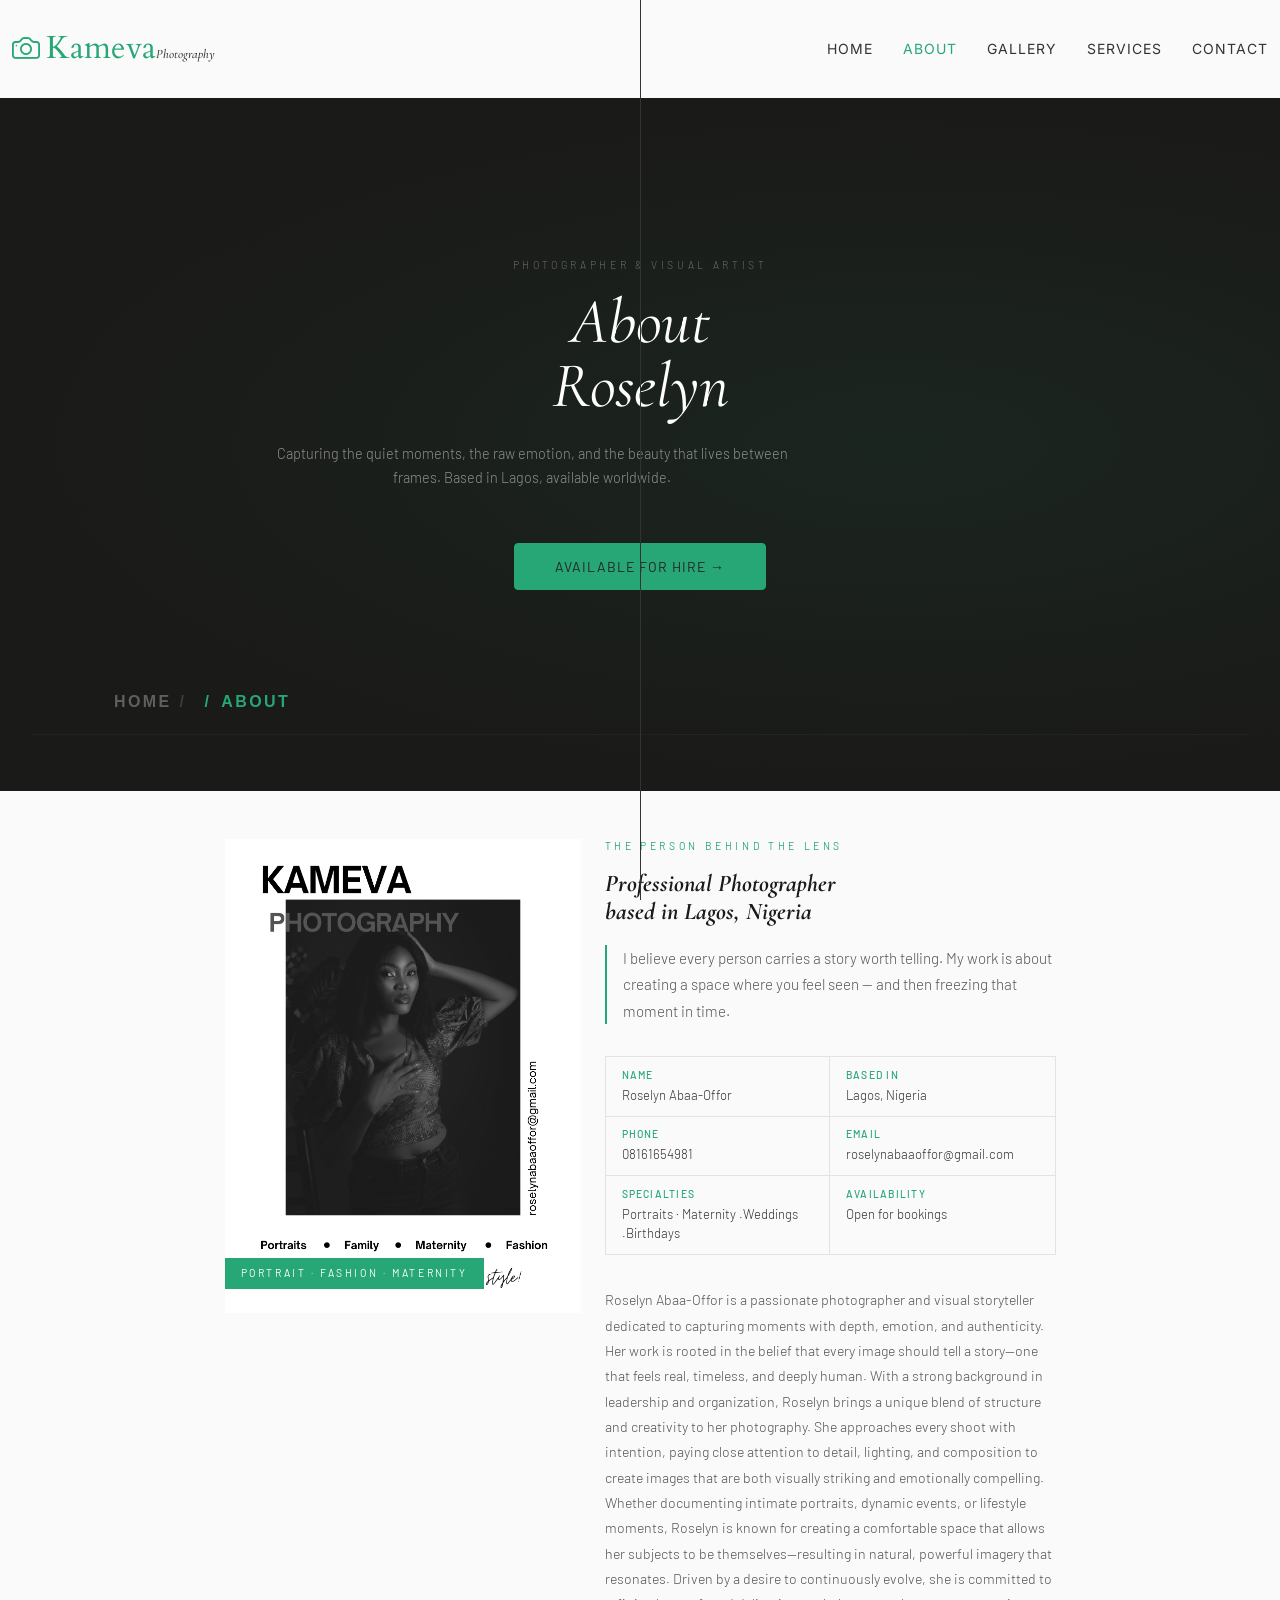
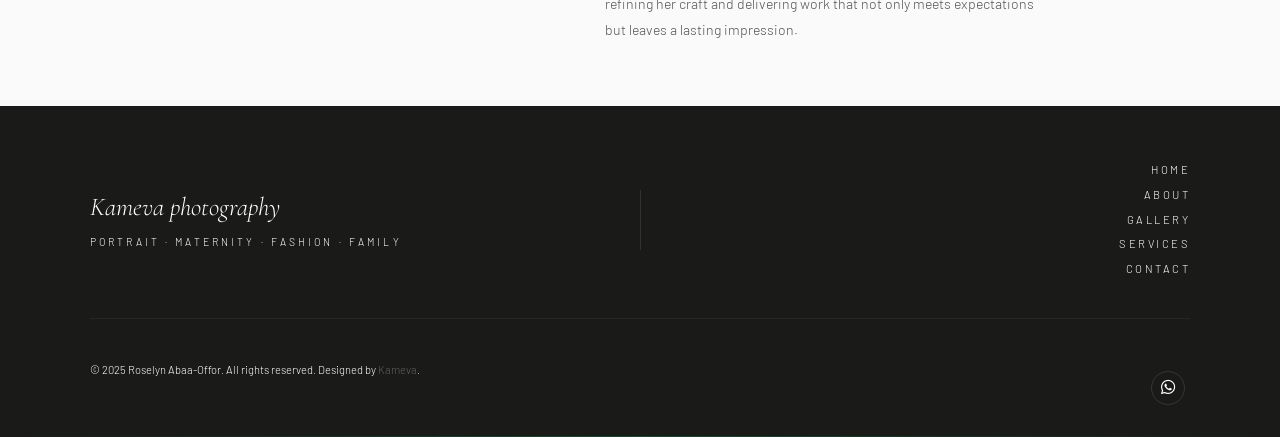
==== commit 5c8a2f8f: "Update about.html" ====
--- a/about.html
+++ b/about.html
@@ -452,7 +452,7 @@
 <footer id="footer" class="footer">
   <div class="footer-inner">
     <div class="footer-brand">
-      <span class="name">Roselyn Abaa-Offor</span>
+      <span class="name">Kameva photography</span>
       <span class="tagline">Portrait · Maternity · Fashion · Family</span>
     </div>
     <div class="footer-divider"></div>
--- a/assets/css/main.css
+++ b/assets/css/main.css
@@ -93,6 +93,9 @@
   color: var(--heading-color);
   font-family: var(--heading-font);
 }
+  ul{
+      list-style: none;
+  }
 
 /* PHP Email Form Messages
 ------------------------------*/
@@ -1397,4 +1400,4 @@
 --------------------------------------------------------------*/
 .starter-section {
   /* Add your styles here */
-}+}
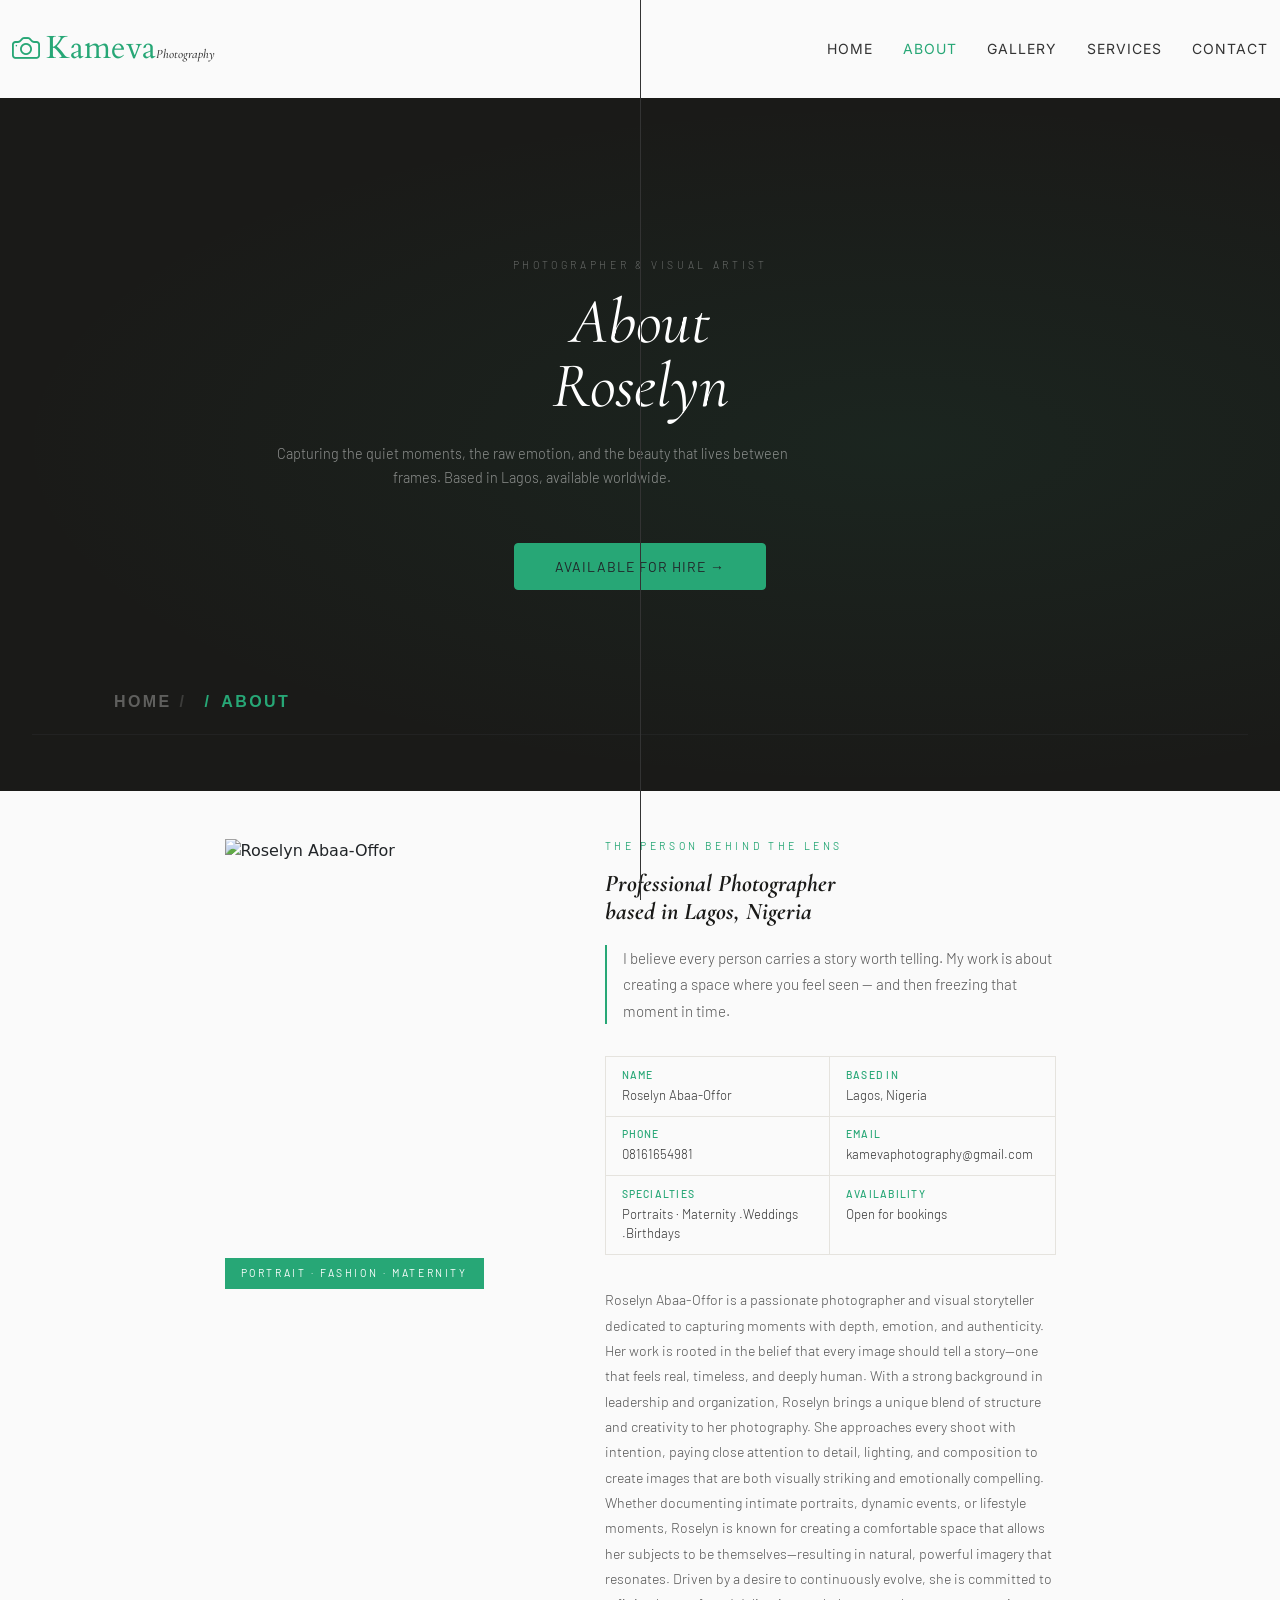
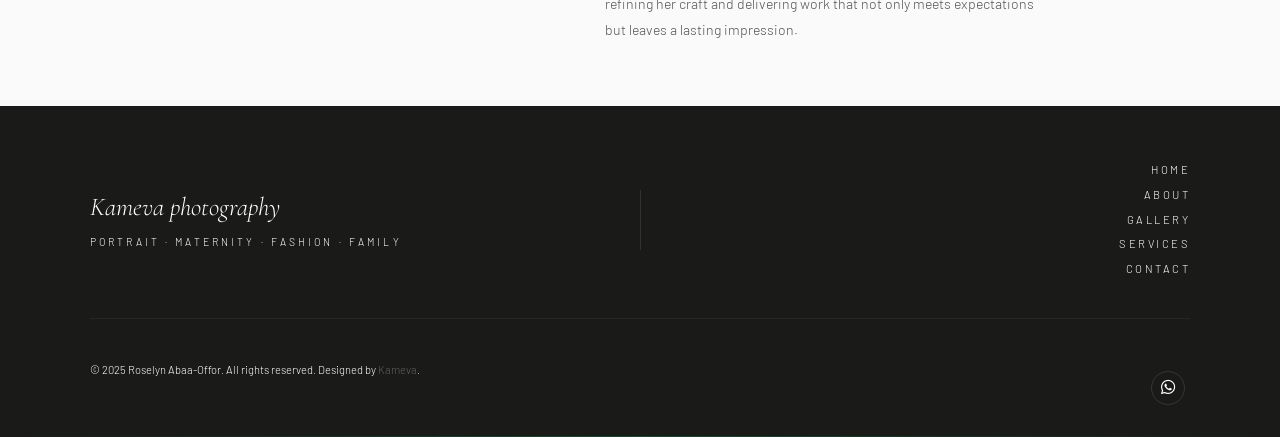
==== commit 373a1a85: "Update about.html" ====
--- a/about.html
+++ b/about.html
@@ -316,7 +316,7 @@
             <div class="info-item"><strong>Name</strong><span>Roselyn Abaa-Offor</span></div>
             <div class="info-item"><strong>Based in</strong><span>Lagos, Nigeria</span></div>
             <div class="info-item"><strong>Phone</strong><span>08161654981</span></div>
-            <div class="info-item"><strong>Email</strong><span>roselynabaaoffor@gmail.com</span></div>
+            <div class="info-item"><strong>Email</strong><span>kamevaphotography@gmail.com</span></div>
             <div class="info-item"><strong>Specialties</strong><span>Portraits · Maternity .Weddings .Birthdays </span></div>
             <div class="info-item"><strong>Availability</strong><span>Open for bookings</span></div>
           </div>
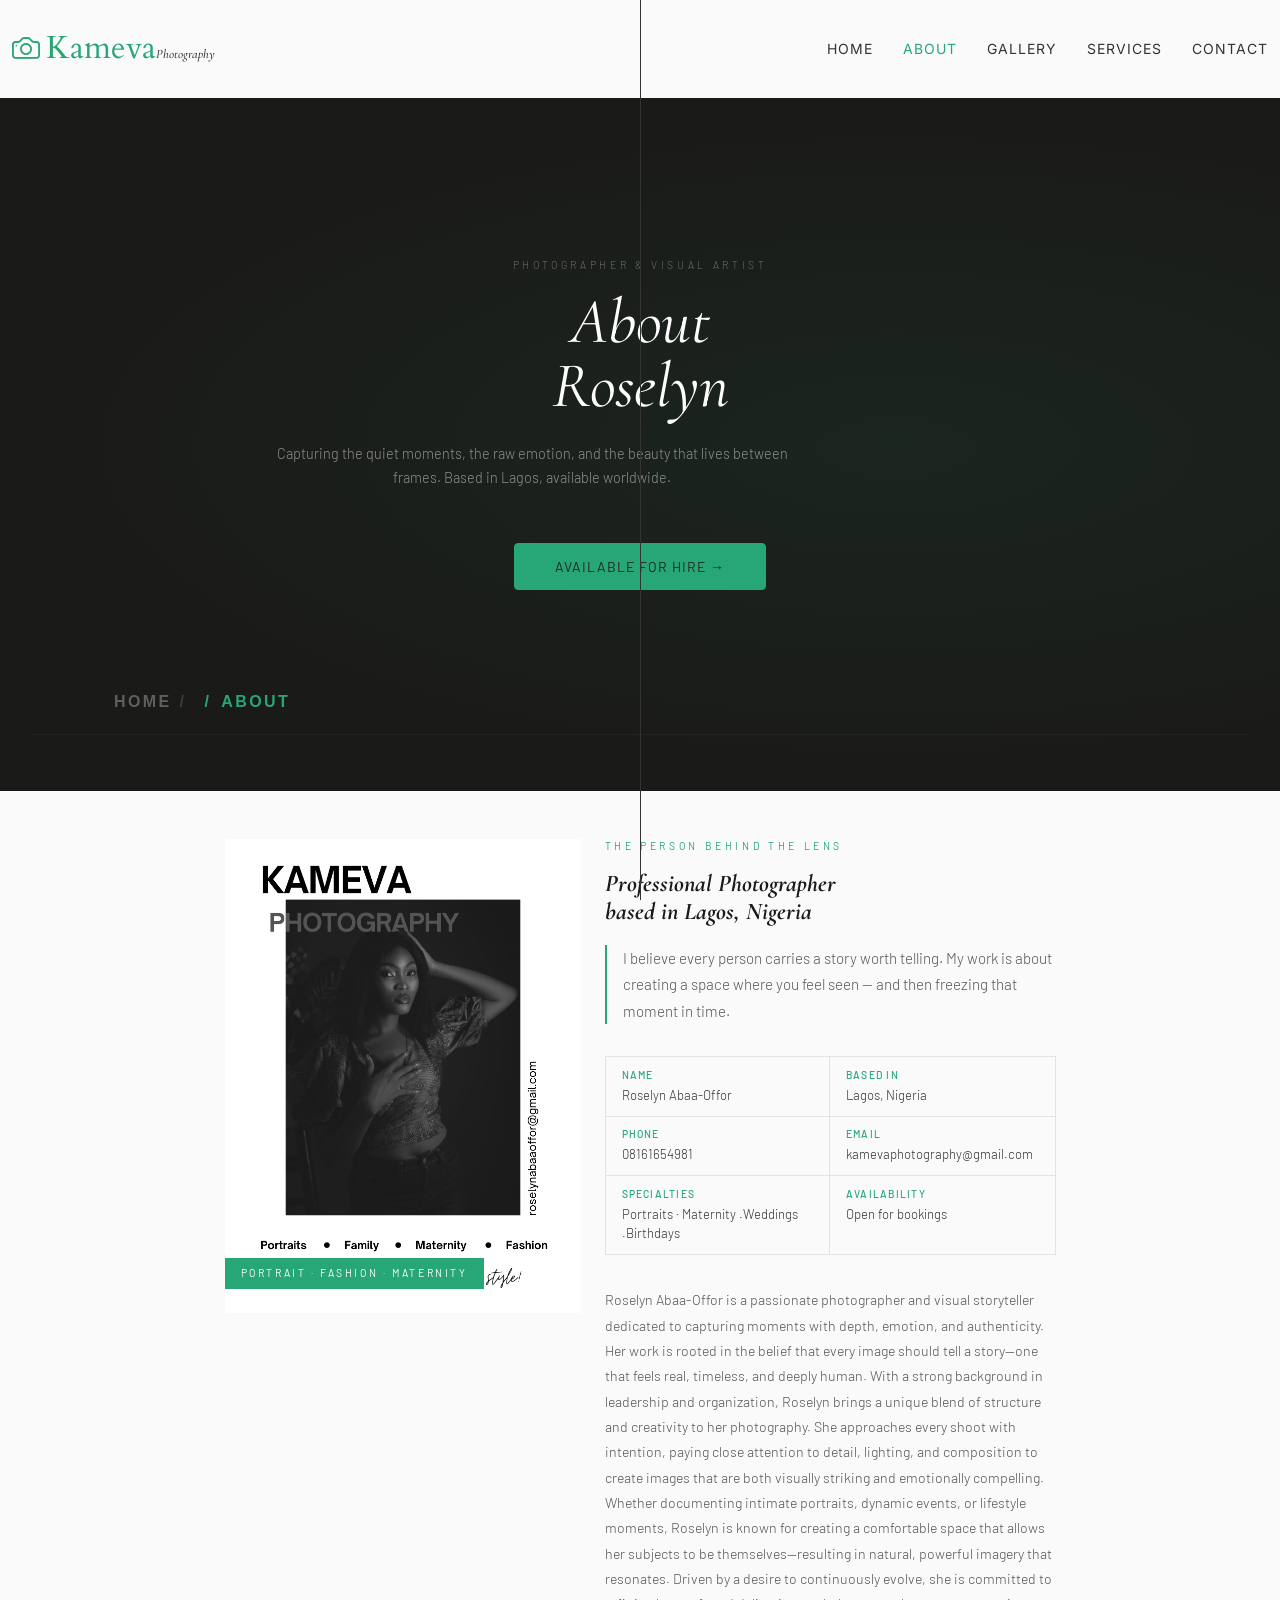
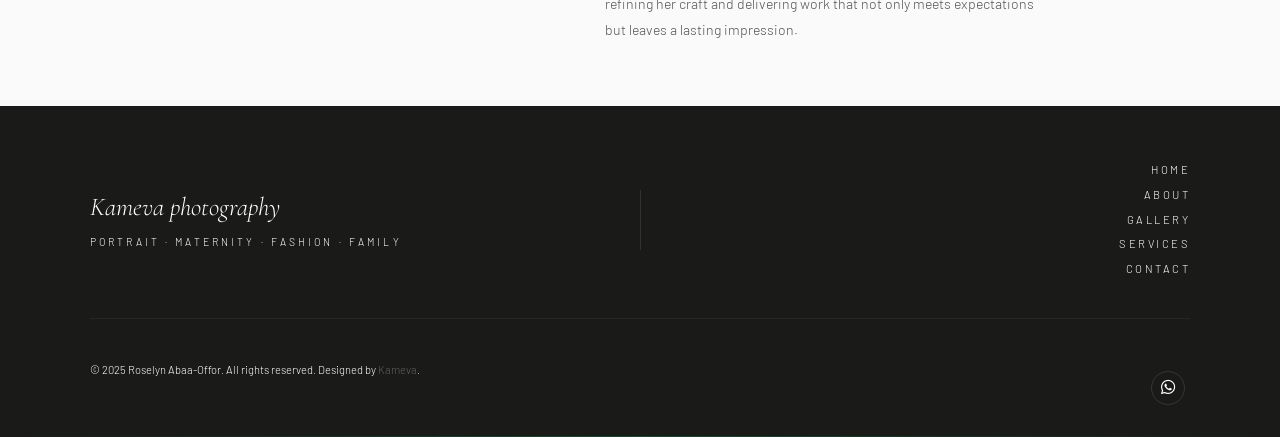
==== commit f0bd8686: "Update about.html" ====
--- a/about.html
+++ b/about.html
@@ -299,7 +299,7 @@
 
         <div class="col-lg-4">
           <div class="photo-frame">
-            <img src="assets/img/kama/k-14.PNG" alt="Roselyn Abaa-Offor">
+            <img src="assets/img/kama/k-33.PNG" alt="Roselyn Abaa-Offor">
             <div class="photo-accent"></div>
             <div class="photo-label">Portrait · Fashion · Maternity</div>
           </div>
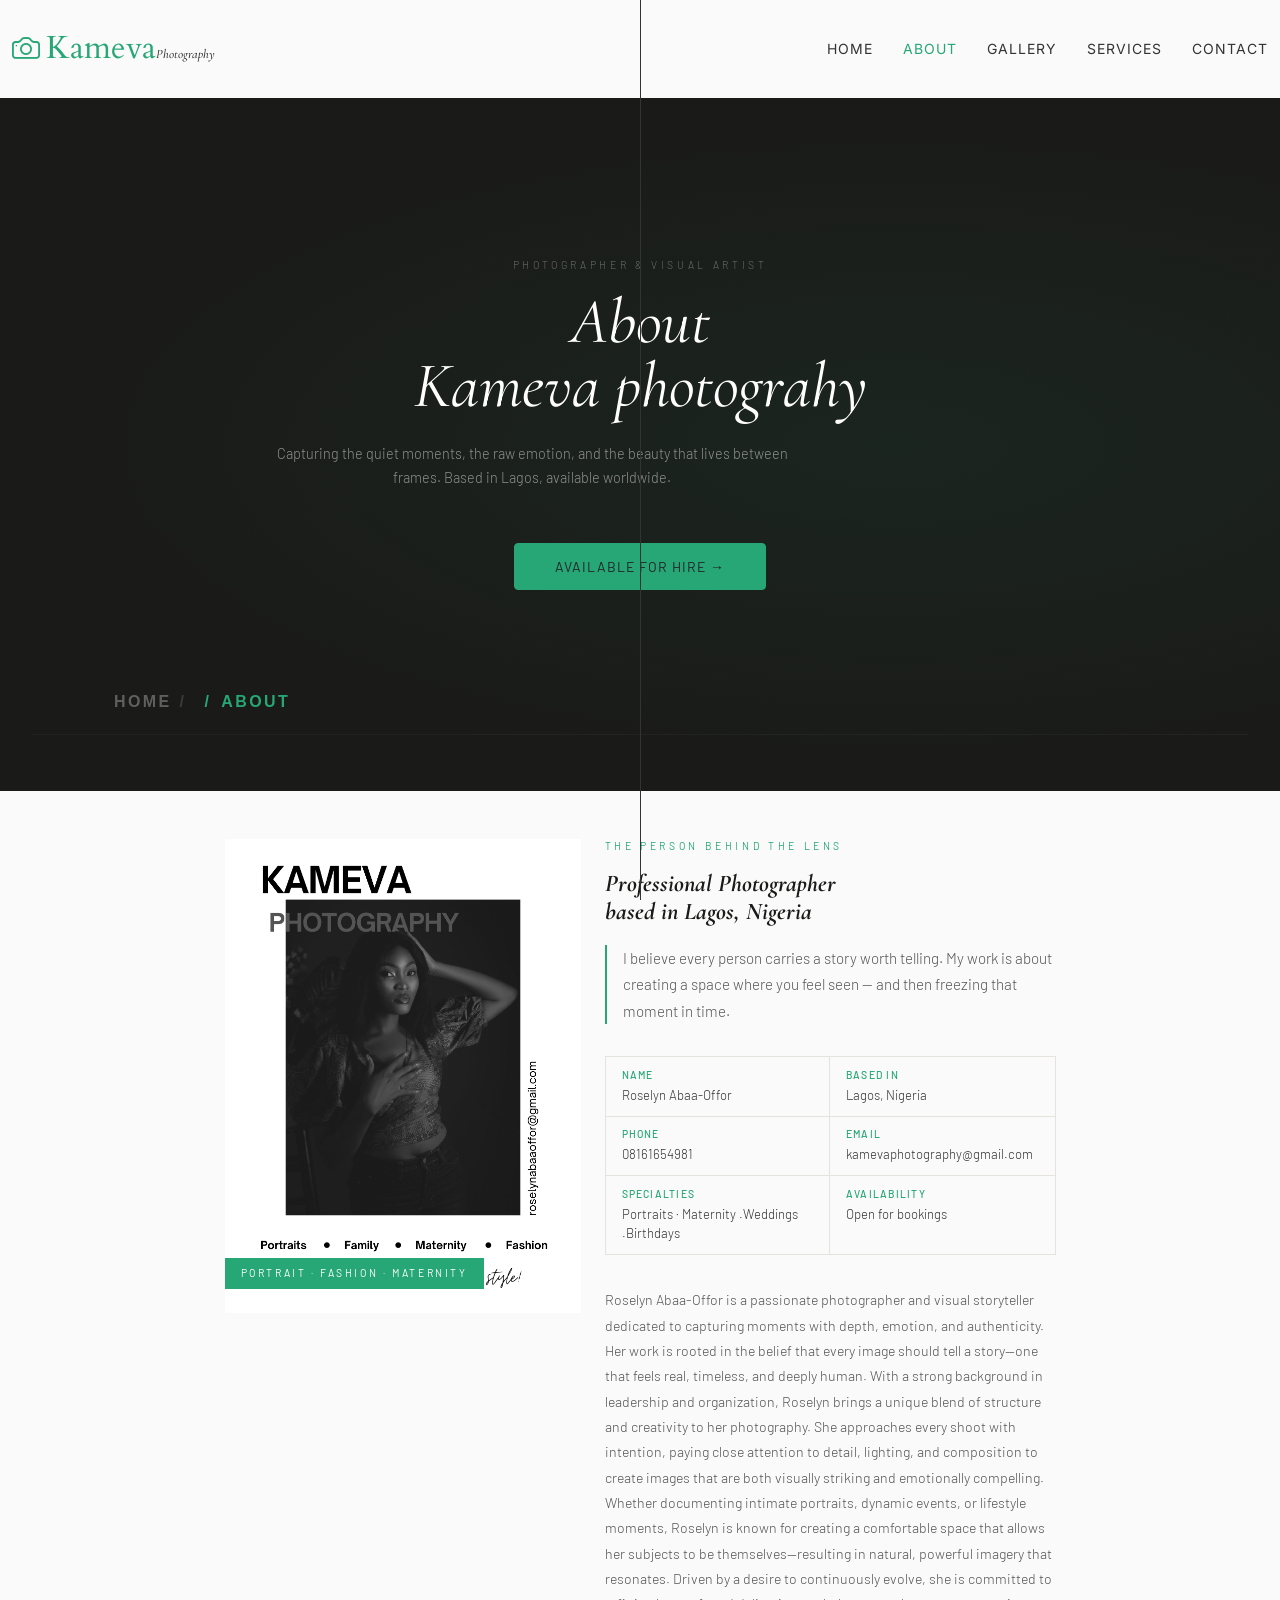
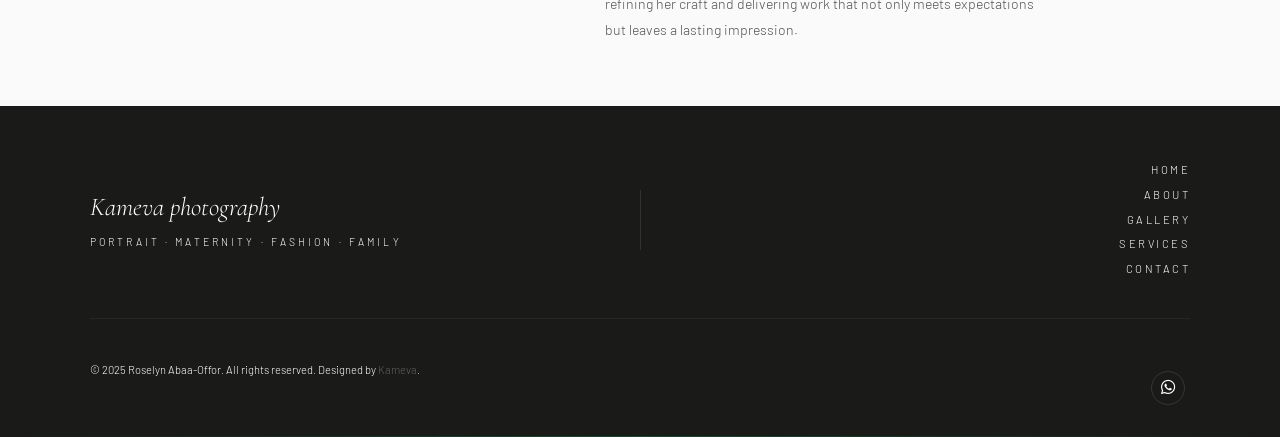
==== commit 5b24d44b: "Update about.html" ====
--- a/about.html
+++ b/about.html
@@ -275,7 +275,7 @@
         <div class="row d-flex justify-content-center text-center">
           <div class="col-lg-8">
             <p class="eyebrow">Photographer &amp; Visual Artist</p>
-            <h1>About<br>Roselyn</h1>
+            <h1>About<br>Kameva photograhy</h1>
             <p class="tagline">Capturing the quiet moments, the raw emotion, and the beauty that lives between frames. Based in Lagos, available worldwide.</p>
             <a href="contact.html" class="cta-btn">Available for Hire →</a>
           </div>
